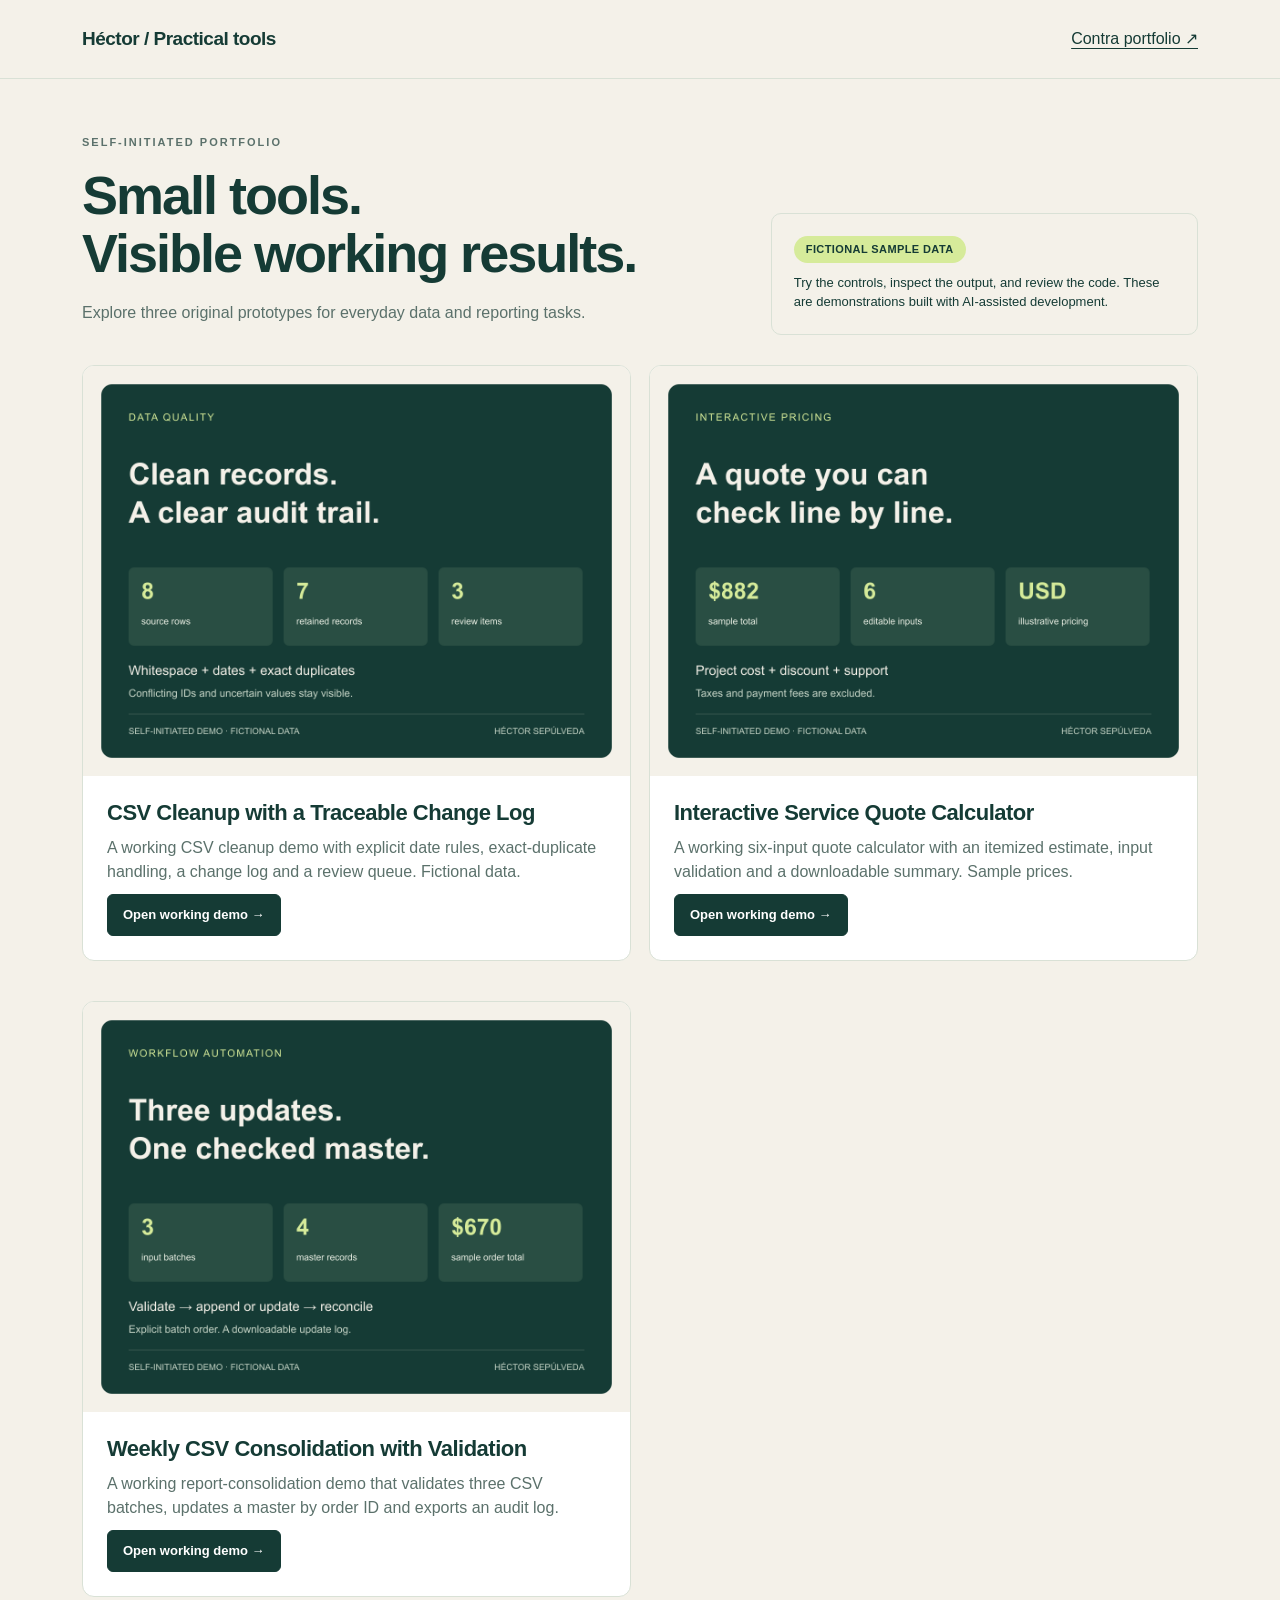
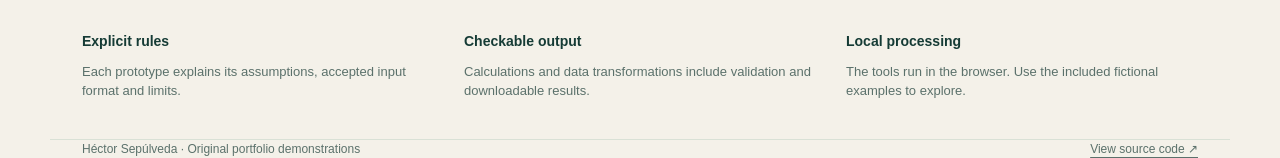
==== index.html @ 448a8be6 "Add working portfolio demos with fictional sample data" ====
<!doctype html><html lang="en"><head><meta charset="utf-8"><meta name="viewport" content="width=device-width,initial-scale=1"><meta name="description" content="Original working portfolio demos: CSV cleanup, a quote calculator, and report consolidation. Fictional sample data."><title>Héctor — Practical Tools Portfolio</title><link rel="stylesheet" href="demos/style.css"></head><body><header><nav class="wrap"><span class="brand">Héctor / Practical tools</span><a href="https://contra.com/hector_r_sepulveda_a_jpug9jwc/work">Contra portfolio ↗</a></nav></header><main class="wrap"><section class="intro"><div><span class="eyebrow">Self-initiated portfolio</span><h1>Small tools.<br>Visible working results.</h1><p>Explore three original prototypes for everyday data and reporting tasks.</p></div><aside><span class="badge">FICTIONAL SAMPLE DATA</span><div>Try the controls, inspect the output, and review the code. These are demonstrations built with AI-assisted development.</div></aside></section><section class="grid"><article class="panel"><img src="assets/portfolio-cleaner.png" alt="CSV Cleanup with a Traceable Change Log presentation cover" style="width:100%;display:block"><div style="padding:24px"><h2>CSV Cleanup with a Traceable Change Log</h2><p>A working CSV cleanup demo with explicit date rules, exact-duplicate handling, a change log and a review queue. Fictional data.</p><a class="button" href="demos/cleaner.html">Open working demo →</a></div></article><article class="panel"><img src="assets/portfolio-quote.png" alt="Interactive Service Quote Calculator presentation cover" style="width:100%;display:block"><div style="padding:24px"><h2>Interactive Service Quote Calculator</h2><p>A working six-input quote calculator with an itemized estimate, input validation and a downloadable summary. Sample prices.</p><a class="button" href="demos/quote.html">Open working demo →</a></div></article><article class="panel"><img src="assets/portfolio-merge.png" alt="Weekly CSV Consolidation with Validation presentation cover" style="width:100%;display:block"><div style="padding:24px"><h2>Weekly CSV Consolidation with Validation</h2><p>A working report-consolidation demo that validates three CSV batches, updates a master by order ID and exports an audit log.</p><a class="button" href="demos/merge.html">Open working demo →</a></div></article></section><section class="notes"><div><h3>Explicit rules</h3><p>Each prototype explains its assumptions, accepted input format and limits.</p></div><div><h3>Checkable output</h3><p>Calculations and data transformations include validation and downloadable results.</p></div><div><h3>Local processing</h3><p>The tools run in the browser. Use the included fictional examples to explore.</p></div></section></main><footer class="wrap"><span>Héctor Sepúlveda · Original portfolio demonstrations</span><a href="https://github.com/hectorarriolai/practical-tools-demos">View source code ↗</a></footer></body></html>
---- demos/style.css ----
:root{--ink:#153b35;--muted:#5b716b;--paper:#f4f1e9;--lime:#d6eb9a;--line:#d9e1d6;--white:#fff;--red:#953932}*{box-sizing:border-box}body{margin:0;background:var(--paper);font:16px/1.5 -apple-system,BlinkMacSystemFont,'Segoe UI',sans-serif;color:var(--ink)}a{color:inherit;text-underline-offset:4px}header{border-bottom:1px solid var(--line)}nav{display:flex;justify-content:space-between;align-items:center;gap:24px;min-height:78px}.wrap{max-width:1180px;margin:auto;padding:0 32px}.brand{font-size:19px;font-weight:750;letter-spacing:-.5px;text-decoration:none}.navlinks{display:flex;gap:20px;font-size:13px}.eyebrow{text-transform:uppercase;letter-spacing:2px;font-size:11px;font-weight:750;color:var(--muted)}.intro{padding:50px 0 30px;display:grid;grid-template-columns:1.5fr 1fr;gap:48px;align-items:end}h1{font-weight:650;font-size:clamp(36px,4.5vw,54px);line-height:1.08;letter-spacing:-2px;margin:13px 0 18px}p{margin:10px 0;color:var(--muted)}.intro aside{padding:22px;border:1px solid var(--line);border-radius:10px;font-size:13px}.badge{display:inline-block;background:var(--lime);border-radius:20px;padding:5px 12px;font-size:11px;font-weight:750;letter-spacing:.4px;margin-bottom:10px}.panel{border:1px solid var(--line);border-radius:12px;background:white;overflow:hidden;margin-bottom:22px}.panel-head{padding:22px 24px;border-bottom:1px solid var(--line);display:flex;align-items:center;justify-content:space-between;gap:24px}h2{font-size:22px;line-height:1.2;letter-spacing:-.5px;margin:0}h3{font-size:15px;margin:0 0 10px}.controls{display:flex;align-items:center;gap:10px;flex-wrap:wrap}button,.button{font:inherit;font-weight:650;font-size:13px;border:1px solid var(--ink);border-radius:6px;background:var(--ink);color:#fff;padding:10px 15px;cursor:pointer;text-decoration:none;display:inline-block}button:hover{filter:brightness(1.15)}button.secondary{background:white;color:var(--ink);border-color:var(--line)}button:focus-visible,a:focus-visible,input:focus-visible,select:focus-visible,textarea:focus-visible,summary:focus-visible{outline:3px solid #91b372;outline-offset:3px}label{display:grid;gap:5px;font-size:12px;font-weight:650;color:var(--muted)}input,select,textarea{font:inherit;font-size:14px;padding:10px;border:1px solid var(--line);border-radius:6px;color:var(--ink);background:white;max-width:100%;min-width:0}textarea{font-family:ui-monospace,SFMono-Regular,monospace;font-size:12px;width:100%;min-height:170px;line-height:1.6;resize:vertical}summary{cursor:pointer;font-size:13px;font-weight:650}.source{padding:18px 24px;border-bottom:1px solid var(--line)}.source summary{margin-bottom:12px}.grid{display:grid;grid-template-columns:1fr 1fr;gap:18px}.stats{display:grid;grid-template-columns:repeat(4,1fr);background:#f7f9f4}.stat{padding:21px 24px;border-right:1px solid var(--line)}.stat:last-child{border:0}.stat span{font-size:11px;color:var(--muted)}.stat strong{display:block;font-size:30px;font-weight:650;letter-spacing:-1px;margin-top:4px}.tablewrap{overflow:auto;padding:14px 24px}table{width:100%;border-collapse:collapse;font-size:12px;text-align:left}th,td{padding:11px 9px;border-bottom:1px solid var(--line);white-space:nowrap}th{color:var(--muted);font-size:11px;font-weight:650}td{max-width:390px;overflow-wrap:anywhere;white-space:normal}.tablewrap.long td{font-family:ui-monospace,SFMono-Regular,monospace;font-size:11px}.downloads{padding:18px 24px;display:flex;gap:10px;flex-wrap:wrap;border-top:1px solid var(--line)}.error{margin:16px 24px;padding:14px;background:#fff0ed;border:1px solid #dcaaa4;color:var(--red);border-radius:6px;font-size:13px}[hidden]{display:none!important}.small{font-size:12px}.notes{display:grid;grid-template-columns:repeat(3,1fr);gap:30px;padding:12px 0 28px;font-size:13px}.notes h3{font-size:14px}footer{padding:25px 0 35px;border-top:1px solid var(--line);display:flex;justify-content:space-between;gap:24px;font-size:12px;color:var(--muted)}.quote-grid{display:grid;grid-template-columns:1.05fr 1fr;gap:0}.quote-form{padding:26px}.quote-summary{padding:28px;background:var(--ink);color:white;display:flex;flex-direction:column}.quote-summary p{color:#cbd8cc}.big-price{font-size:56px;line-height:1.05;letter-spacing:-2px;margin:12px 0 5px}.breakdown{list-style:none;padding:0;margin:20px 0}.breakdown li{display:flex;justify-content:space-between;gap:20px;font-size:13px;padding:10px 0;border-bottom:1px solid #46675b}.quote-summary button{background:var(--lime);color:var(--ink);margin-top:auto}.rule{padding:16px 24px;background:#e8eddf;font-size:12px}.status{font-size:12px;margin:10px 0}.quote-form .controls{margin-top:24px}@media(max-width:760px){.wrap{padding:0 18px}.intro{grid-template-columns:1fr;gap:12px;padding-top:32px}.intro aside{padding:16px}.panel-head{display:block}.controls{margin-top:12px}.stats{grid-template-columns:1fr 1fr}.stat:nth-child(2){border:0}.stat{padding:16px}.grid,.quote-grid,.notes{grid-template-columns:1fr}.navlinks{gap:12px;font-size:11px}nav{gap:12px}.brand{font-size:16px}.tablewrap{padding:10px}.quote-summary{min-height:440px}footer{display:block}.notes{gap:10px}}
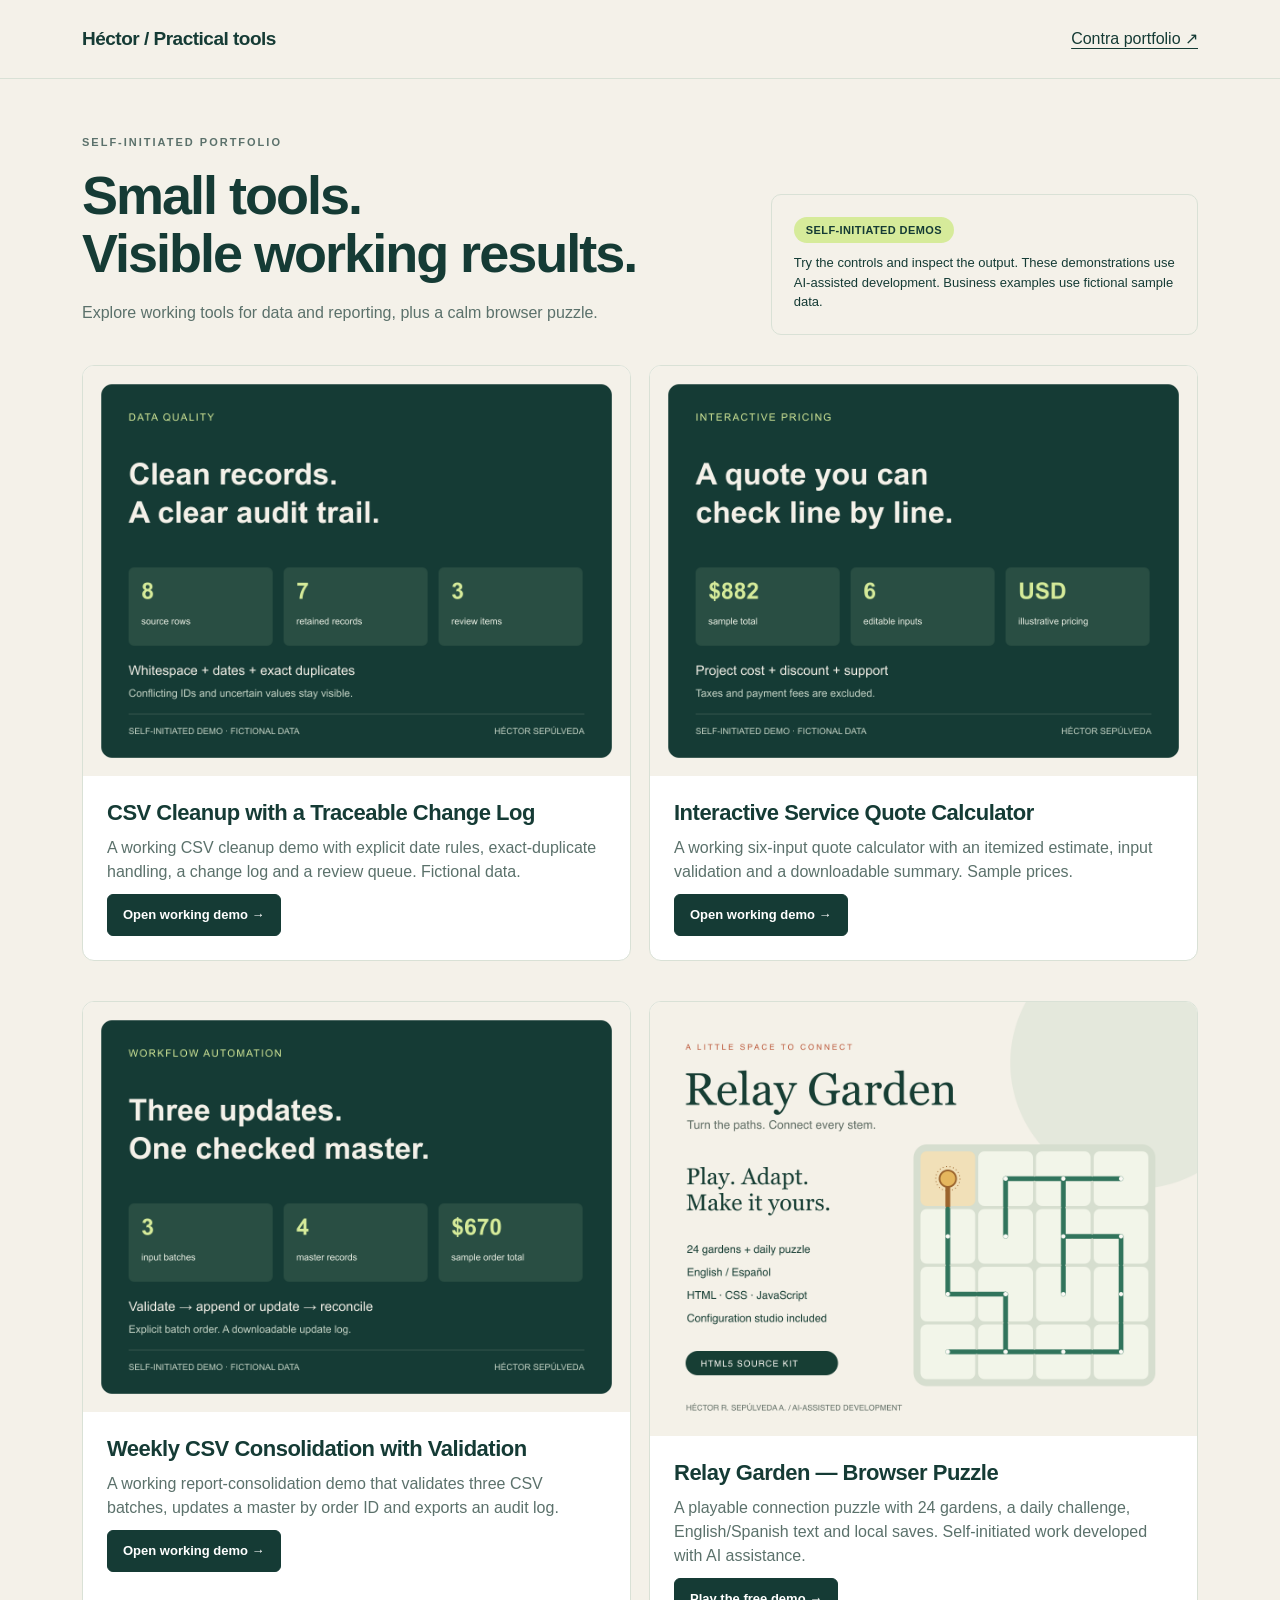
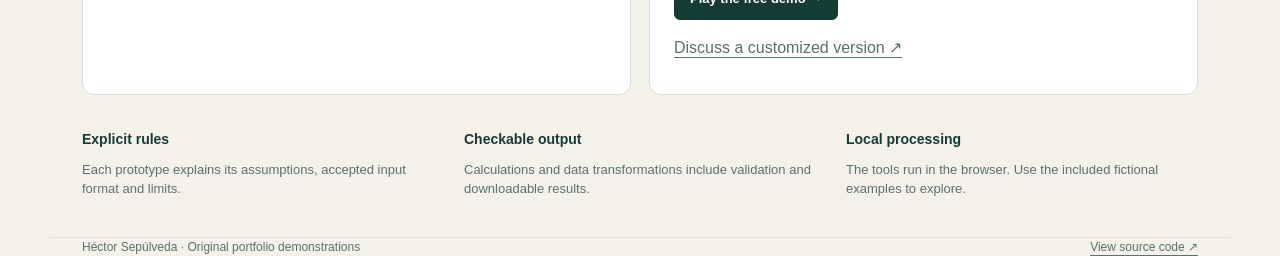
==== commit d66fff9c: "Add Relay Garden browser puzzle demo" ====
--- a/index.html
+++ b/index.html
@@ -1 +1 @@
-<!doctype html><html lang="en"><head><meta charset="utf-8"><meta name="viewport" content="width=device-width,initial-scale=1"><meta name="description" content="Original working portfolio demos: CSV cleanup, a quote calculator, and report consolidation. Fictional sample data."><title>Héctor — Practical Tools Portfolio</title><link rel="stylesheet" href="demos/style.css"></head><body><header><nav class="wrap"><span class="brand">Héctor / Practical tools</span><a href="https://contra.com/hector_r_sepulveda_a_jpug9jwc/work">Contra portfolio ↗</a></nav></header><main class="wrap"><section class="intro"><div><span class="eyebrow">Self-initiated portfolio</span><h1>Small tools.<br>Visible working results.</h1><p>Explore three original prototypes for everyday data and reporting tasks.</p></div><aside><span class="badge">FICTIONAL SAMPLE DATA</span><div>Try the controls, inspect the output, and review the code. These are demonstrations built with AI-assisted development.</div></aside></section><section class="grid"><article class="panel"><img src="assets/portfolio-cleaner.png" alt="CSV Cleanup with a Traceable Change Log presentation cover" style="width:100%;display:block"><div style="padding:24px"><h2>CSV Cleanup with a Traceable Change Log</h2><p>A working CSV cleanup demo with explicit date rules, exact-duplicate handling, a change log and a review queue. Fictional data.</p><a class="button" href="demos/cleaner.html">Open working demo →</a></div></article><article class="panel"><img src="assets/portfolio-quote.png" alt="Interactive Service Quote Calculator presentation cover" style="width:100%;display:block"><div style="padding:24px"><h2>Interactive Service Quote Calculator</h2><p>A working six-input quote calculator with an itemized estimate, input validation and a downloadable summary. Sample prices.</p><a class="button" href="demos/quote.html">Open working demo →</a></div></article><article class="panel"><img src="assets/portfolio-merge.png" alt="Weekly CSV Consolidation with Validation presentation cover" style="width:100%;display:block"><div style="padding:24px"><h2>Weekly CSV Consolidation with Validation</h2><p>A working report-consolidation demo that validates three CSV batches, updates a master by order ID and exports an audit log.</p><a class="button" href="demos/merge.html">Open working demo →</a></div></article></section><section class="notes"><div><h3>Explicit rules</h3><p>Each prototype explains its assumptions, accepted input format and limits.</p></div><div><h3>Checkable output</h3><p>Calculations and data transformations include validation and downloadable results.</p></div><div><h3>Local processing</h3><p>The tools run in the browser. Use the included fictional examples to explore.</p></div></section></main><footer class="wrap"><span>Héctor Sepúlveda · Original portfolio demonstrations</span><a href="https://github.com/hectorarriolai/practical-tools-demos">View source code ↗</a></footer></body></html>+<!doctype html><html lang="en"><head><meta charset="utf-8"><meta name="viewport" content="width=device-width,initial-scale=1"><meta name="description" content="Original working portfolio demos: CSV cleanup, quotes, reporting and a playable browser puzzle. Fictional sample data in the business demos."><title>Héctor — Practical Tools Portfolio</title><link rel="stylesheet" href="demos/style.css"></head><body><header><nav class="wrap"><span class="brand">Héctor / Practical tools</span><a href="https://contra.com/hector_r_sepulveda_a_jpug9jwc/work">Contra portfolio ↗</a></nav></header><main class="wrap"><section class="intro"><div><span class="eyebrow">Self-initiated portfolio</span><h1>Small tools.<br>Visible working results.</h1><p>Explore working tools for data and reporting, plus a calm browser puzzle.</p></div><aside><span class="badge">SELF-INITIATED DEMOS</span><div>Try the controls and inspect the output. These demonstrations use AI-assisted development. Business examples use fictional sample data.</div></aside></section><section class="grid"><article class="panel"><img src="assets/portfolio-cleaner.png" alt="CSV Cleanup with a Traceable Change Log presentation cover" style="width:100%;display:block"><div style="padding:24px"><h2>CSV Cleanup with a Traceable Change Log</h2><p>A working CSV cleanup demo with explicit date rules, exact-duplicate handling, a change log and a review queue. Fictional data.</p><a class="button" href="demos/cleaner.html">Open working demo →</a></div></article><article class="panel"><img src="assets/portfolio-quote.png" alt="Interactive Service Quote Calculator presentation cover" style="width:100%;display:block"><div style="padding:24px"><h2>Interactive Service Quote Calculator</h2><p>A working six-input quote calculator with an itemized estimate, input validation and a downloadable summary. Sample prices.</p><a class="button" href="demos/quote.html">Open working demo →</a></div></article><article class="panel"><img src="assets/portfolio-merge.png" alt="Weekly CSV Consolidation with Validation presentation cover" style="width:100%;display:block"><div style="padding:24px"><h2>Weekly CSV Consolidation with Validation</h2><p>A working report-consolidation demo that validates three CSV batches, updates a master by order ID and exports an audit log.</p><a class="button" href="demos/merge.html">Open working demo →</a></div></article><article class="panel"><img src="assets/portfolio-relay-garden.png" alt="Relay Garden illustrated source kit cover" style="width:100%;display:block"><div style="padding:24px"><h2>Relay Garden — Browser Puzzle</h2><p>A playable connection puzzle with 24 gardens, a daily challenge, English/Spanish text and local saves. Self-initiated work developed with AI assistance.</p><a class="button" href="games/relay-garden/">Play the free demo →</a><p style="margin-top:16px"><a href="https://contra.com/hector_r_sepulveda_a_jpug9jwc">Discuss a customized version ↗</a></p></div></article></section><section class="notes"><div><h3>Explicit rules</h3><p>Each prototype explains its assumptions, accepted input format and limits.</p></div><div><h3>Checkable output</h3><p>Calculations and data transformations include validation and downloadable results.</p></div><div><h3>Local processing</h3><p>The tools run in the browser. Use the included fictional examples to explore.</p></div></section></main><footer class="wrap"><span>Héctor Sepúlveda · Original portfolio demonstrations</span><a href="https://github.com/hectorarriolai/practical-tools-demos">View source code ↗</a></footer></body></html>
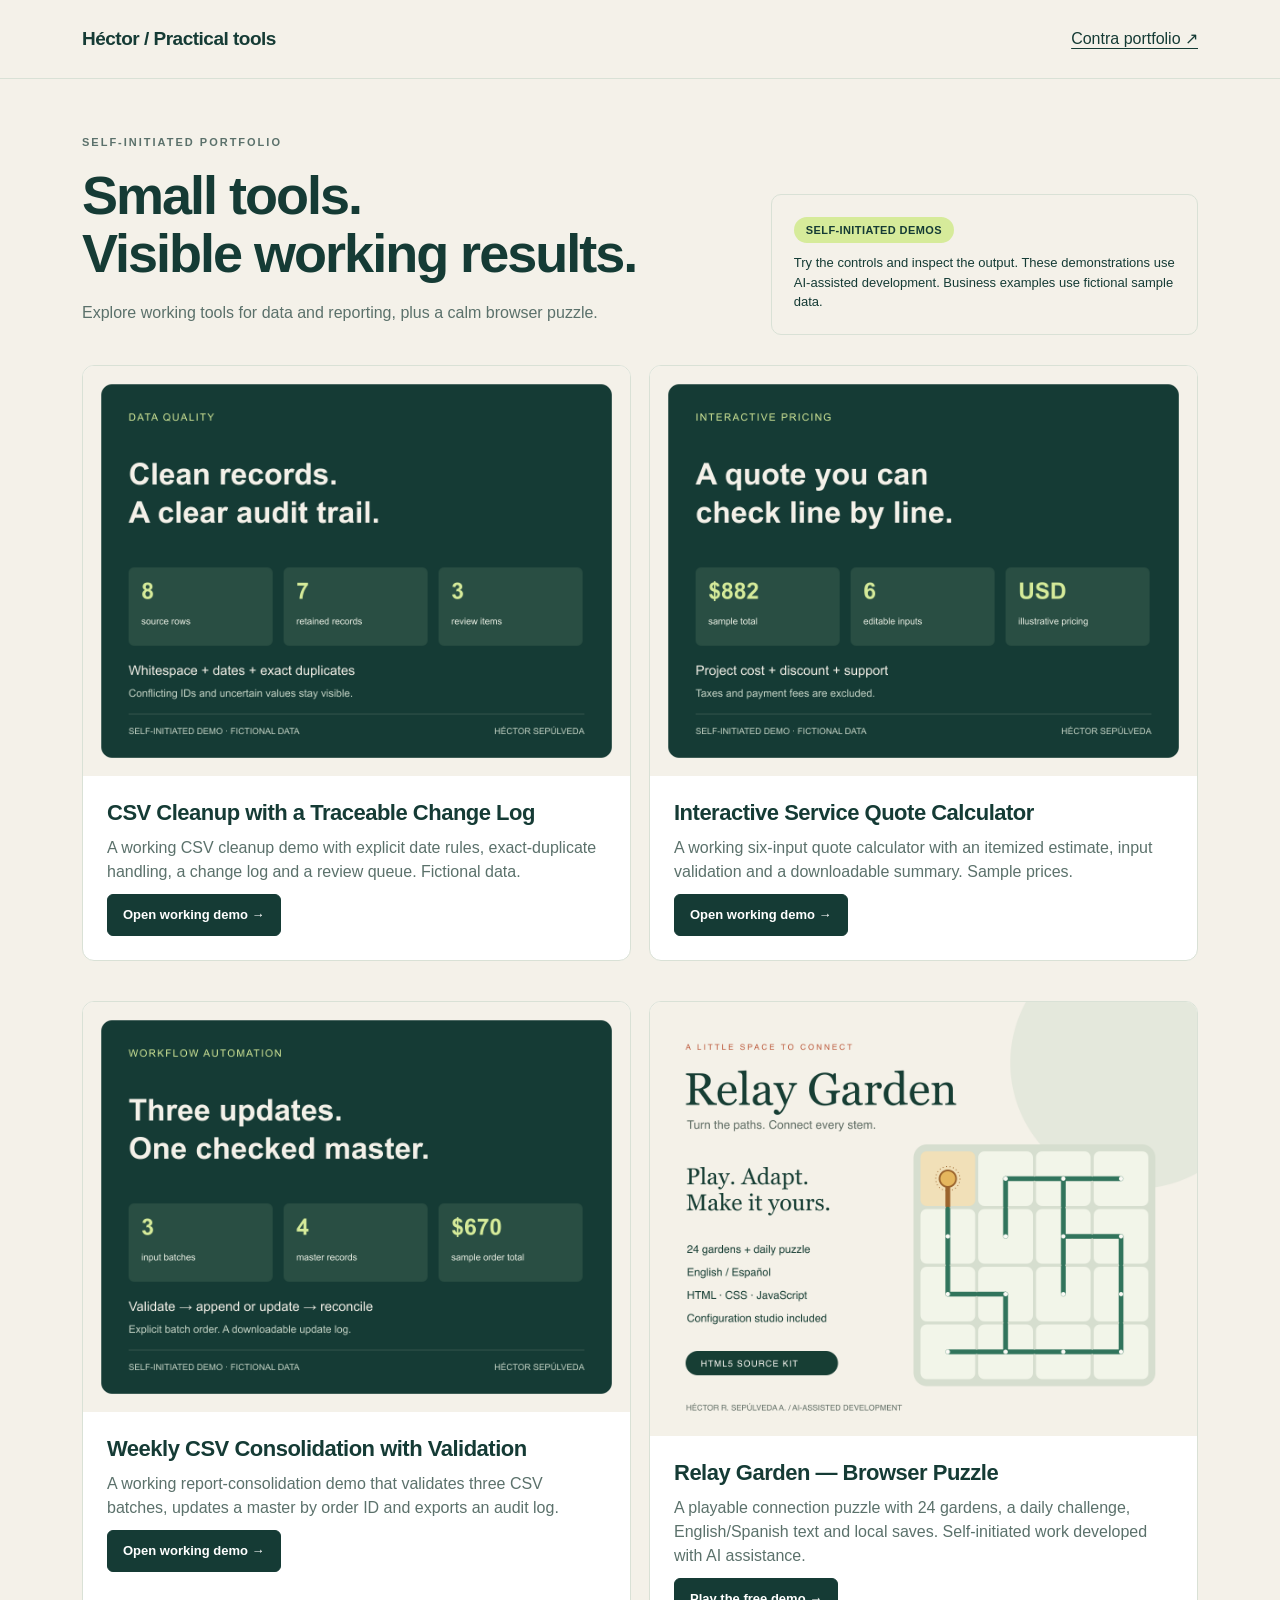
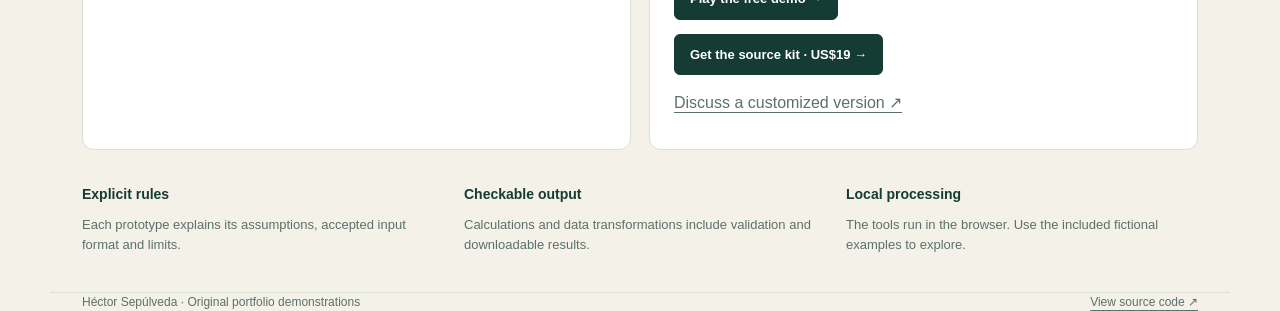
==== commit 70037e13: "Link Relay Garden demo to published source kit" ====
--- a/index.html
+++ b/index.html
@@ -1 +1 @@
-<!doctype html><html lang="en"><head><meta charset="utf-8"><meta name="viewport" content="width=device-width,initial-scale=1"><meta name="description" content="Original working portfolio demos: CSV cleanup, quotes, reporting and a playable browser puzzle. Fictional sample data in the business demos."><title>Héctor — Practical Tools Portfolio</title><link rel="stylesheet" href="demos/style.css"></head><body><header><nav class="wrap"><span class="brand">Héctor / Practical tools</span><a href="https://contra.com/hector_r_sepulveda_a_jpug9jwc/work">Contra portfolio ↗</a></nav></header><main class="wrap"><section class="intro"><div><span class="eyebrow">Self-initiated portfolio</span><h1>Small tools.<br>Visible working results.</h1><p>Explore working tools for data and reporting, plus a calm browser puzzle.</p></div><aside><span class="badge">SELF-INITIATED DEMOS</span><div>Try the controls and inspect the output. These demonstrations use AI-assisted development. Business examples use fictional sample data.</div></aside></section><section class="grid"><article class="panel"><img src="assets/portfolio-cleaner.png" alt="CSV Cleanup with a Traceable Change Log presentation cover" style="width:100%;display:block"><div style="padding:24px"><h2>CSV Cleanup with a Traceable Change Log</h2><p>A working CSV cleanup demo with explicit date rules, exact-duplicate handling, a change log and a review queue. Fictional data.</p><a class="button" href="demos/cleaner.html">Open working demo →</a></div></article><article class="panel"><img src="assets/portfolio-quote.png" alt="Interactive Service Quote Calculator presentation cover" style="width:100%;display:block"><div style="padding:24px"><h2>Interactive Service Quote Calculator</h2><p>A working six-input quote calculator with an itemized estimate, input validation and a downloadable summary. Sample prices.</p><a class="button" href="demos/quote.html">Open working demo →</a></div></article><article class="panel"><img src="assets/portfolio-merge.png" alt="Weekly CSV Consolidation with Validation presentation cover" style="width:100%;display:block"><div style="padding:24px"><h2>Weekly CSV Consolidation with Validation</h2><p>A working report-consolidation demo that validates three CSV batches, updates a master by order ID and exports an audit log.</p><a class="button" href="demos/merge.html">Open working demo →</a></div></article><article class="panel"><img src="assets/portfolio-relay-garden.png" alt="Relay Garden illustrated source kit cover" style="width:100%;display:block"><div style="padding:24px"><h2>Relay Garden — Browser Puzzle</h2><p>A playable connection puzzle with 24 gardens, a daily challenge, English/Spanish text and local saves. Self-initiated work developed with AI assistance.</p><a class="button" href="games/relay-garden/">Play the free demo →</a><p style="margin-top:16px"><a href="https://contra.com/hector_r_sepulveda_a_jpug9jwc">Discuss a customized version ↗</a></p></div></article></section><section class="notes"><div><h3>Explicit rules</h3><p>Each prototype explains its assumptions, accepted input format and limits.</p></div><div><h3>Checkable output</h3><p>Calculations and data transformations include validation and downloadable results.</p></div><div><h3>Local processing</h3><p>The tools run in the browser. Use the included fictional examples to explore.</p></div></section></main><footer class="wrap"><span>Héctor Sepúlveda · Original portfolio demonstrations</span><a href="https://github.com/hectorarriolai/practical-tools-demos">View source code ↗</a></footer></body></html>+<!doctype html><html lang="en"><head><meta charset="utf-8"><meta name="viewport" content="width=device-width,initial-scale=1"><meta name="description" content="Original working portfolio demos: CSV cleanup, quotes, reporting and a playable browser puzzle. Fictional sample data in the business demos."><title>Héctor — Practical Tools Portfolio</title><link rel="stylesheet" href="demos/style.css"></head><body><header><nav class="wrap"><span class="brand">Héctor / Practical tools</span><a href="https://contra.com/hector_r_sepulveda_a_jpug9jwc/work">Contra portfolio ↗</a></nav></header><main class="wrap"><section class="intro"><div><span class="eyebrow">Self-initiated portfolio</span><h1>Small tools.<br>Visible working results.</h1><p>Explore working tools for data and reporting, plus a calm browser puzzle.</p></div><aside><span class="badge">SELF-INITIATED DEMOS</span><div>Try the controls and inspect the output. These demonstrations use AI-assisted development. Business examples use fictional sample data.</div></aside></section><section class="grid"><article class="panel"><img src="assets/portfolio-cleaner.png" alt="CSV Cleanup with a Traceable Change Log presentation cover" style="width:100%;display:block"><div style="padding:24px"><h2>CSV Cleanup with a Traceable Change Log</h2><p>A working CSV cleanup demo with explicit date rules, exact-duplicate handling, a change log and a review queue. Fictional data.</p><a class="button" href="demos/cleaner.html">Open working demo →</a></div></article><article class="panel"><img src="assets/portfolio-quote.png" alt="Interactive Service Quote Calculator presentation cover" style="width:100%;display:block"><div style="padding:24px"><h2>Interactive Service Quote Calculator</h2><p>A working six-input quote calculator with an itemized estimate, input validation and a downloadable summary. Sample prices.</p><a class="button" href="demos/quote.html">Open working demo →</a></div></article><article class="panel"><img src="assets/portfolio-merge.png" alt="Weekly CSV Consolidation with Validation presentation cover" style="width:100%;display:block"><div style="padding:24px"><h2>Weekly CSV Consolidation with Validation</h2><p>A working report-consolidation demo that validates three CSV batches, updates a master by order ID and exports an audit log.</p><a class="button" href="demos/merge.html">Open working demo →</a></div></article><article class="panel"><img src="assets/portfolio-relay-garden.png" alt="Relay Garden illustrated source kit cover" style="width:100%;display:block"><div style="padding:24px"><h2>Relay Garden — Browser Puzzle</h2><p>A playable connection puzzle with 24 gardens, a daily challenge, English/Spanish text and local saves. Self-initiated work developed with AI assistance.</p><a class="button" href="games/relay-garden/">Play the free demo →</a><p style="margin-top:14px"><a class="button" href="https://contra.com/products/E5uvrPSy-relay-garden-html5-puzzle-source-kit">Get the source kit · US$19 →</a></p><p style="margin-top:16px"><a href="https://contra.com/hector_r_sepulveda_a_jpug9jwc">Discuss a customized version ↗</a></p></div></article></section><section class="notes"><div><h3>Explicit rules</h3><p>Each prototype explains its assumptions, accepted input format and limits.</p></div><div><h3>Checkable output</h3><p>Calculations and data transformations include validation and downloadable results.</p></div><div><h3>Local processing</h3><p>The tools run in the browser. Use the included fictional examples to explore.</p></div></section></main><footer class="wrap"><span>Héctor Sepúlveda · Original portfolio demonstrations</span><a href="https://github.com/hectorarriolai/practical-tools-demos">View source code ↗</a></footer></body></html>
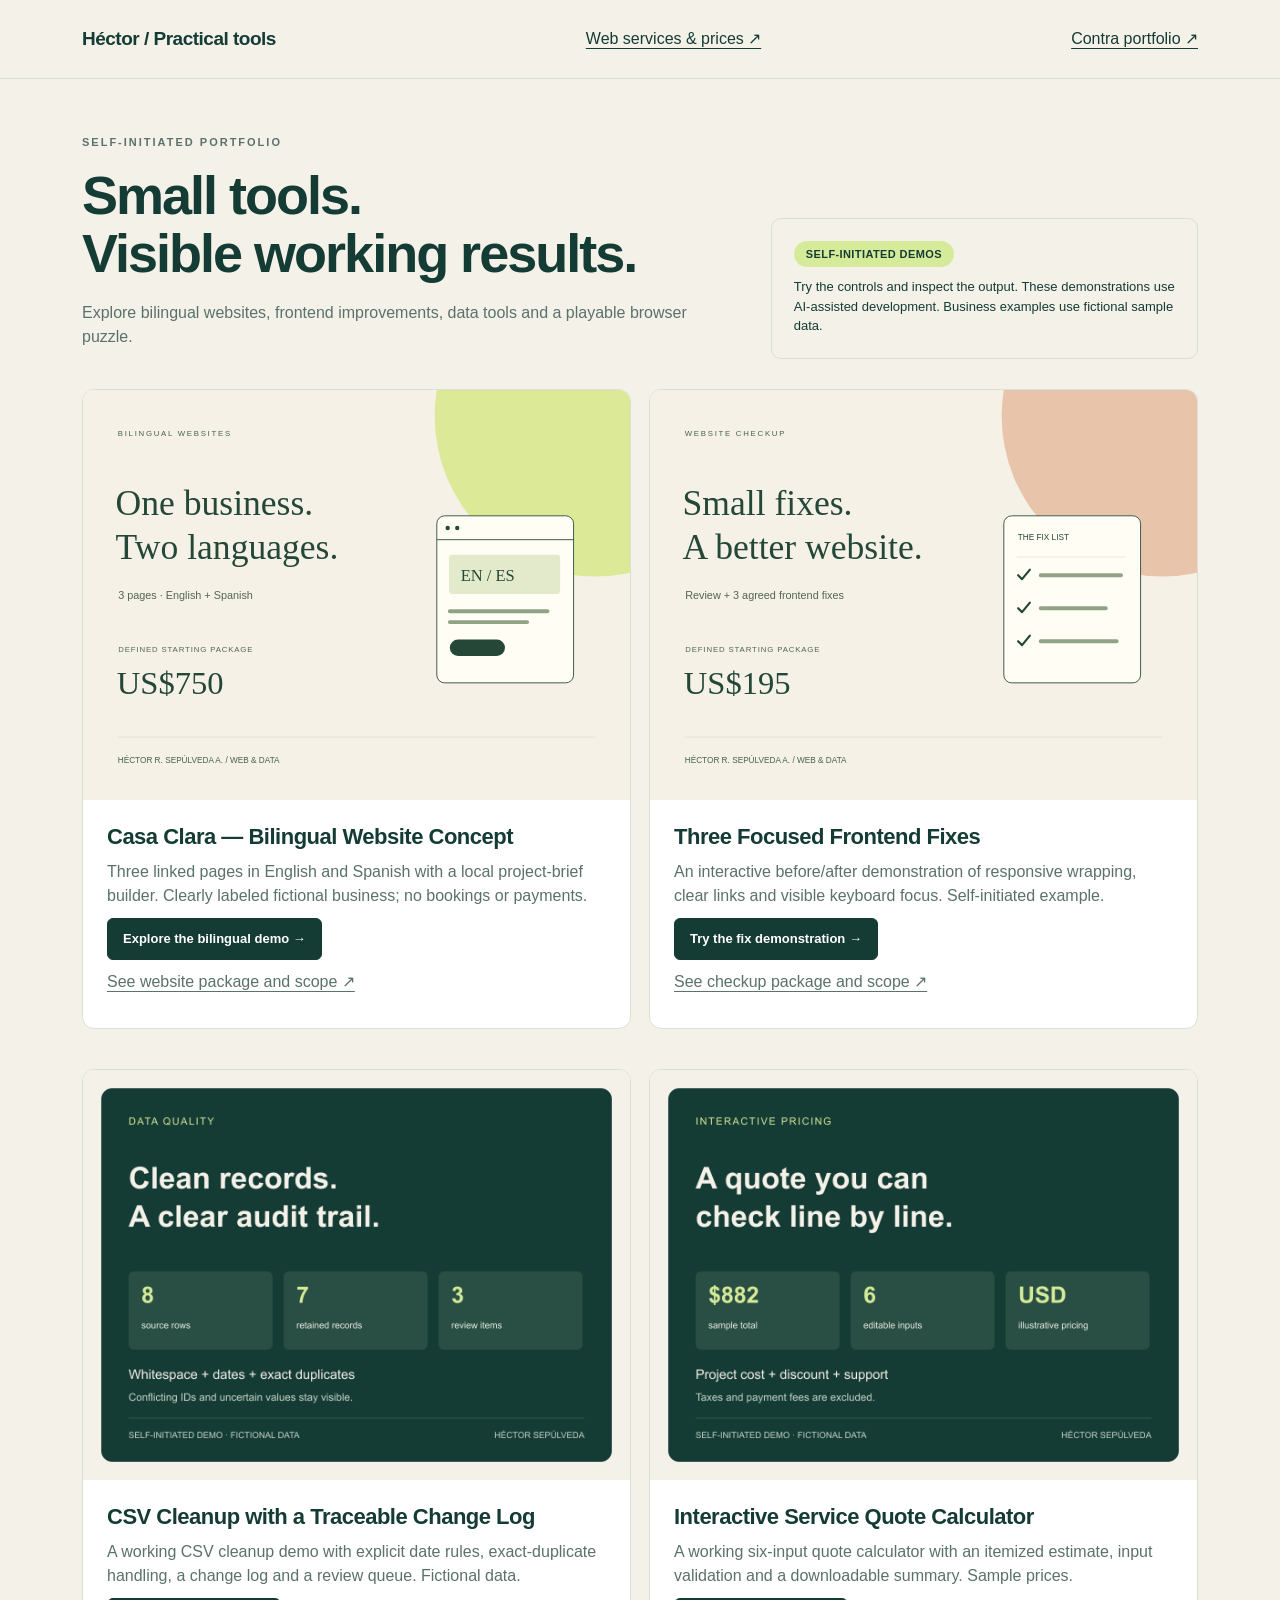
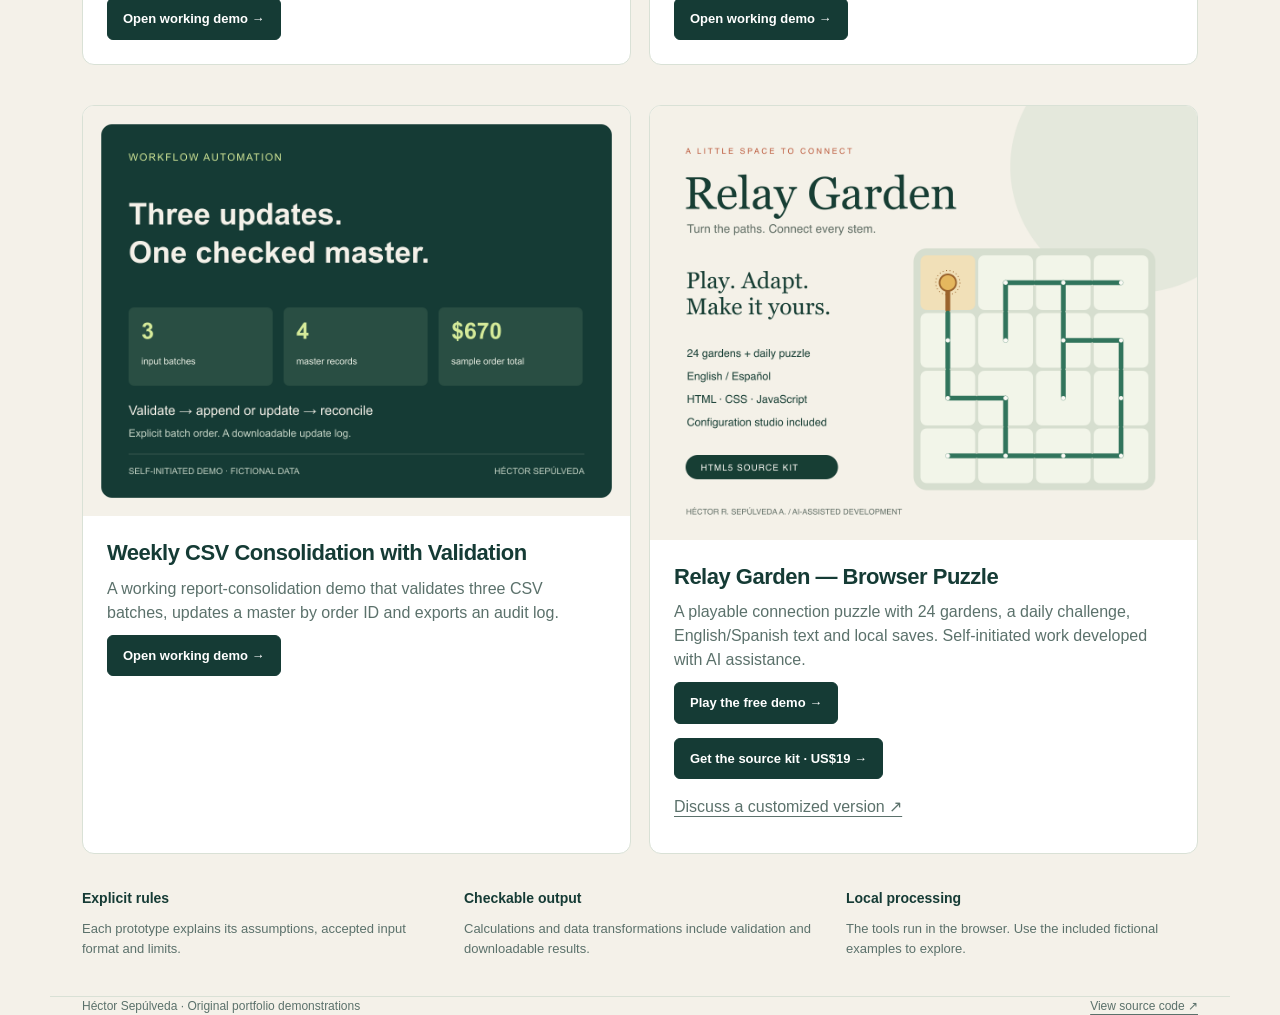
==== commit 20862b14: "Publish website service pages and bilingual demos" ====
--- a/index.html
+++ b/index.html
@@ -1 +1 @@
-<!doctype html><html lang="en"><head><meta charset="utf-8"><meta name="viewport" content="width=device-width,initial-scale=1"><meta name="description" content="Original working portfolio demos: CSV cleanup, quotes, reporting and a playable browser puzzle. Fictional sample data in the business demos."><title>Héctor — Practical Tools Portfolio</title><link rel="stylesheet" href="demos/style.css"></head><body><header><nav class="wrap"><span class="brand">Héctor / Practical tools</span><a href="https://contra.com/hector_r_sepulveda_a_jpug9jwc/work">Contra portfolio ↗</a></nav></header><main class="wrap"><section class="intro"><div><span class="eyebrow">Self-initiated portfolio</span><h1>Small tools.<br>Visible working results.</h1><p>Explore working tools for data and reporting, plus a calm browser puzzle.</p></div><aside><span class="badge">SELF-INITIATED DEMOS</span><div>Try the controls and inspect the output. These demonstrations use AI-assisted development. Business examples use fictional sample data.</div></aside></section><section class="grid"><article class="panel"><img src="assets/portfolio-cleaner.png" alt="CSV Cleanup with a Traceable Change Log presentation cover" style="width:100%;display:block"><div style="padding:24px"><h2>CSV Cleanup with a Traceable Change Log</h2><p>A working CSV cleanup demo with explicit date rules, exact-duplicate handling, a change log and a review queue. Fictional data.</p><a class="button" href="demos/cleaner.html">Open working demo →</a></div></article><article class="panel"><img src="assets/portfolio-quote.png" alt="Interactive Service Quote Calculator presentation cover" style="width:100%;display:block"><div style="padding:24px"><h2>Interactive Service Quote Calculator</h2><p>A working six-input quote calculator with an itemized estimate, input validation and a downloadable summary. Sample prices.</p><a class="button" href="demos/quote.html">Open working demo →</a></div></article><article class="panel"><img src="assets/portfolio-merge.png" alt="Weekly CSV Consolidation with Validation presentation cover" style="width:100%;display:block"><div style="padding:24px"><h2>Weekly CSV Consolidation with Validation</h2><p>A working report-consolidation demo that validates three CSV batches, updates a master by order ID and exports an audit log.</p><a class="button" href="demos/merge.html">Open working demo →</a></div></article><article class="panel"><img src="assets/portfolio-relay-garden.png" alt="Relay Garden illustrated source kit cover" style="width:100%;display:block"><div style="padding:24px"><h2>Relay Garden — Browser Puzzle</h2><p>A playable connection puzzle with 24 gardens, a daily challenge, English/Spanish text and local saves. Self-initiated work developed with AI assistance.</p><a class="button" href="games/relay-garden/">Play the free demo →</a><p style="margin-top:14px"><a class="button" href="https://contra.com/products/E5uvrPSy-relay-garden-html5-puzzle-source-kit">Get the source kit · US$19 →</a></p><p style="margin-top:16px"><a href="https://contra.com/hector_r_sepulveda_a_jpug9jwc">Discuss a customized version ↗</a></p></div></article></section><section class="notes"><div><h3>Explicit rules</h3><p>Each prototype explains its assumptions, accepted input format and limits.</p></div><div><h3>Checkable output</h3><p>Calculations and data transformations include validation and downloadable results.</p></div><div><h3>Local processing</h3><p>The tools run in the browser. Use the included fictional examples to explore.</p></div></section></main><footer class="wrap"><span>Héctor Sepúlveda · Original portfolio demonstrations</span><a href="https://github.com/hectorarriolai/practical-tools-demos">View source code ↗</a></footer></body></html>+<!doctype html><html lang="en"><head><meta charset="utf-8"><meta name="viewport" content="width=device-width,initial-scale=1"><meta name="description" content="Original working portfolio demos: CSV cleanup, quotes, reporting and a playable browser puzzle. Fictional sample data in the business demos."><title>Héctor — Practical Tools Portfolio</title><link rel="stylesheet" href="demos/style.css"></head><body><header><nav class="wrap"><span class="brand">Héctor / Practical tools</span><a href="web/">Web services & prices ↗</a><a href="https://contra.com/hector_r_sepulveda_a_jpug9jwc/work">Contra portfolio ↗</a></nav></header><main class="wrap"><section class="intro"><div><span class="eyebrow">Self-initiated portfolio</span><h1>Small tools.<br>Visible working results.</h1><p>Explore bilingual websites, frontend improvements, data tools and a playable browser puzzle.</p></div><aside><span class="badge">SELF-INITIATED DEMOS</span><div>Try the controls and inspect the output. These demonstrations use AI-assisted development. Business examples use fictional sample data.</div></aside></section><section class="grid"><article class="panel"><img src="assets/portfolio-bilingual.svg" alt="Bilingual website service illustration" style="width:100%;display:block"><div style="padding:24px"><h2>Casa Clara — Bilingual Website Concept</h2><p>Three linked pages in English and Spanish with a local project-brief builder. Clearly labeled fictional business; no bookings or payments.</p><a class="button" href="demos/casa-clara/">Explore the bilingual demo →</a><p><a href="web/bilingual-sites.html">See website package and scope ↗</a></p></div></article><article class="panel"><img src="assets/portfolio-website-fixes.svg" alt="Website checkup service illustration" style="width:100%;display:block"><div style="padding:24px"><h2>Three Focused Frontend Fixes</h2><p>An interactive before/after demonstration of responsive wrapping, clear links and visible keyboard focus. Self-initiated example.</p><a class="button" href="demos/website-checkup/">Try the fix demonstration →</a><p><a href="web/website-fixes.html">See checkup package and scope ↗</a></p></div></article><article class="panel"><img src="assets/portfolio-cleaner.png" alt="CSV Cleanup with a Traceable Change Log presentation cover" style="width:100%;display:block"><div style="padding:24px"><h2>CSV Cleanup with a Traceable Change Log</h2><p>A working CSV cleanup demo with explicit date rules, exact-duplicate handling, a change log and a review queue. Fictional data.</p><a class="button" href="demos/cleaner.html">Open working demo →</a></div></article><article class="panel"><img src="assets/portfolio-quote.png" alt="Interactive Service Quote Calculator presentation cover" style="width:100%;display:block"><div style="padding:24px"><h2>Interactive Service Quote Calculator</h2><p>A working six-input quote calculator with an itemized estimate, input validation and a downloadable summary. Sample prices.</p><a class="button" href="demos/quote.html">Open working demo →</a></div></article><article class="panel"><img src="assets/portfolio-merge.png" alt="Weekly CSV Consolidation with Validation presentation cover" style="width:100%;display:block"><div style="padding:24px"><h2>Weekly CSV Consolidation with Validation</h2><p>A working report-consolidation demo that validates three CSV batches, updates a master by order ID and exports an audit log.</p><a class="button" href="demos/merge.html">Open working demo →</a></div></article><article class="panel"><img src="assets/portfolio-relay-garden.png" alt="Relay Garden illustrated source kit cover" style="width:100%;display:block"><div style="padding:24px"><h2>Relay Garden — Browser Puzzle</h2><p>A playable connection puzzle with 24 gardens, a daily challenge, English/Spanish text and local saves. Self-initiated work developed with AI assistance.</p><a class="button" href="games/relay-garden/">Play the free demo →</a><p style="margin-top:14px"><a class="button" href="https://contra.com/products/E5uvrPSy-relay-garden-html5-puzzle-source-kit">Get the source kit · US$19 →</a></p><p style="margin-top:16px"><a href="https://contra.com/hector_r_sepulveda_a_jpug9jwc">Discuss a customized version ↗</a></p></div></article></section><section class="notes"><div><h3>Explicit rules</h3><p>Each prototype explains its assumptions, accepted input format and limits.</p></div><div><h3>Checkable output</h3><p>Calculations and data transformations include validation and downloadable results.</p></div><div><h3>Local processing</h3><p>The tools run in the browser. Use the included fictional examples to explore.</p></div></section></main><footer class="wrap"><span>Héctor Sepúlveda · Original portfolio demonstrations</span><a href="https://github.com/hectorarriolai/practical-tools-demos">View source code ↗</a></footer></body></html>
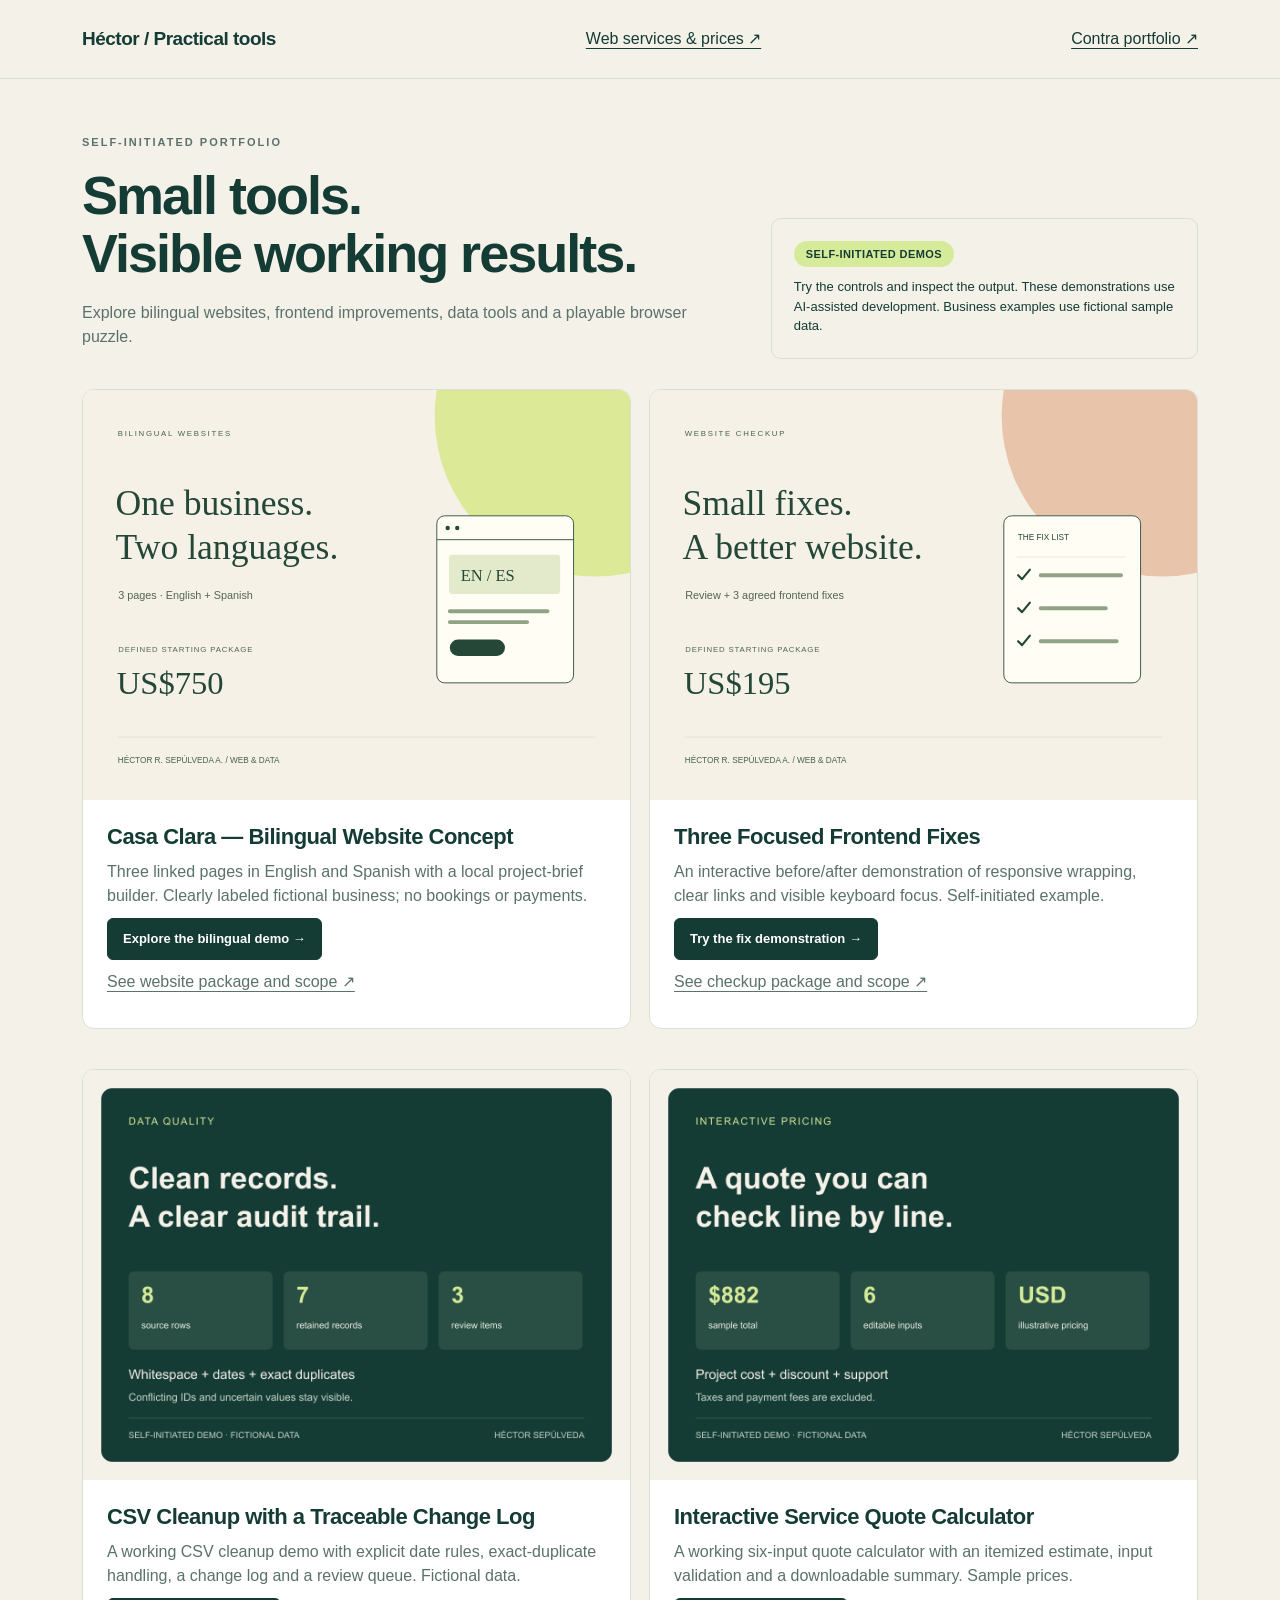
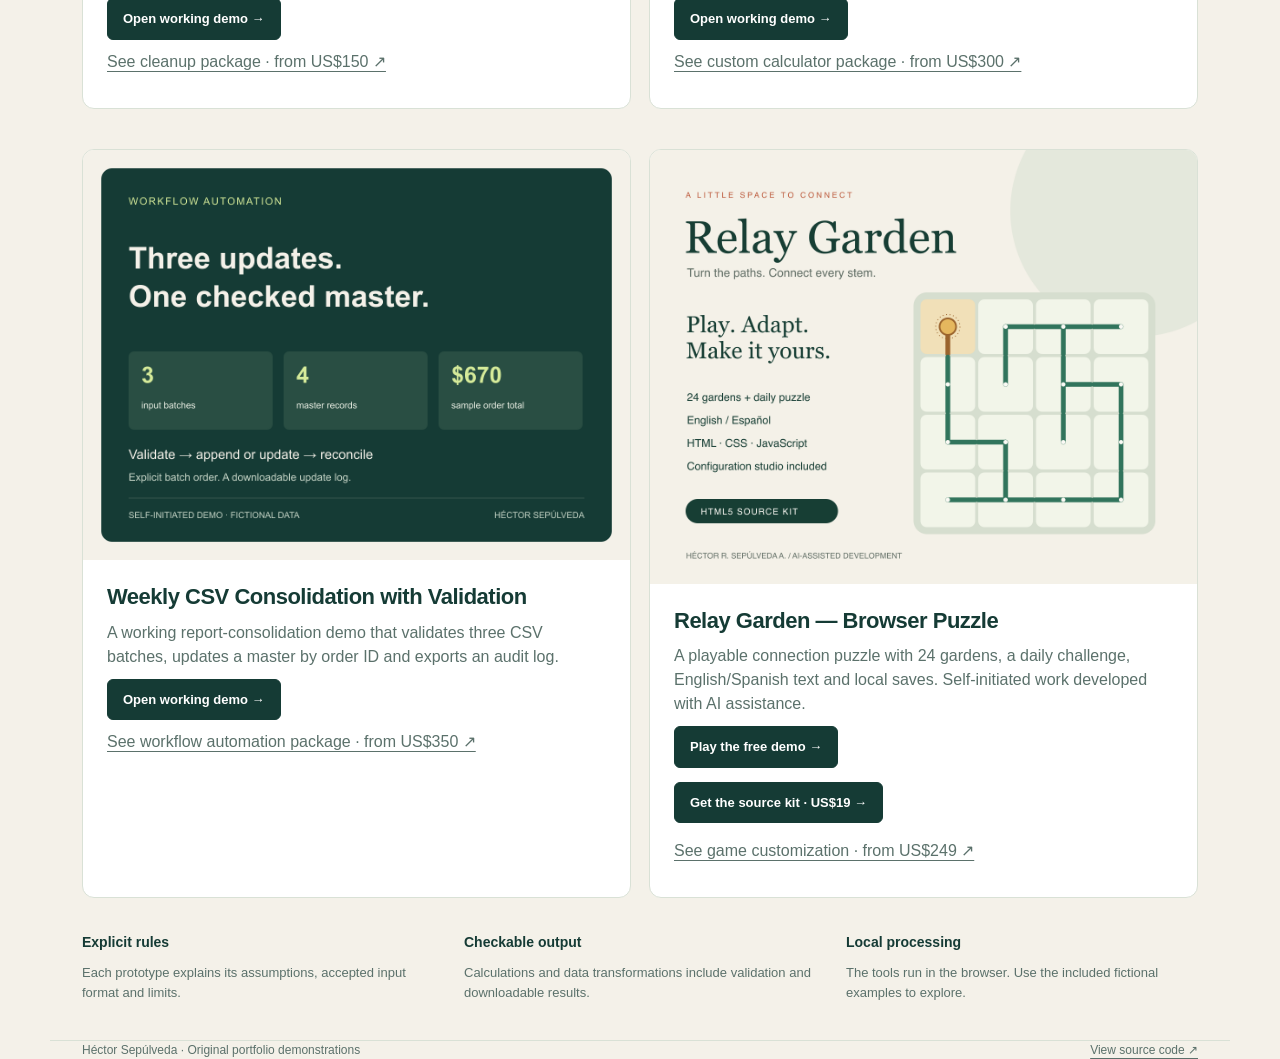
==== commit 89a21350: "Connect data demos to published service packages" ====
--- a/index.html
+++ b/index.html
@@ -1 +1 @@
-<!doctype html><html lang="en"><head><meta charset="utf-8"><meta name="viewport" content="width=device-width,initial-scale=1"><meta name="description" content="Original working portfolio demos: CSV cleanup, quotes, reporting and a playable browser puzzle. Fictional sample data in the business demos."><title>Héctor — Practical Tools Portfolio</title><link rel="stylesheet" href="demos/style.css"></head><body><header><nav class="wrap"><span class="brand">Héctor / Practical tools</span><a href="web/">Web services & prices ↗</a><a href="https://contra.com/hector_r_sepulveda_a_jpug9jwc/work">Contra portfolio ↗</a></nav></header><main class="wrap"><section class="intro"><div><span class="eyebrow">Self-initiated portfolio</span><h1>Small tools.<br>Visible working results.</h1><p>Explore bilingual websites, frontend improvements, data tools and a playable browser puzzle.</p></div><aside><span class="badge">SELF-INITIATED DEMOS</span><div>Try the controls and inspect the output. These demonstrations use AI-assisted development. Business examples use fictional sample data.</div></aside></section><section class="grid"><article class="panel"><img src="assets/portfolio-bilingual.svg" alt="Bilingual website service illustration" style="width:100%;display:block"><div style="padding:24px"><h2>Casa Clara — Bilingual Website Concept</h2><p>Three linked pages in English and Spanish with a local project-brief builder. Clearly labeled fictional business; no bookings or payments.</p><a class="button" href="demos/casa-clara/">Explore the bilingual demo →</a><p><a href="web/bilingual-sites.html">See website package and scope ↗</a></p></div></article><article class="panel"><img src="assets/portfolio-website-fixes.svg" alt="Website checkup service illustration" style="width:100%;display:block"><div style="padding:24px"><h2>Three Focused Frontend Fixes</h2><p>An interactive before/after demonstration of responsive wrapping, clear links and visible keyboard focus. Self-initiated example.</p><a class="button" href="demos/website-checkup/">Try the fix demonstration →</a><p><a href="web/website-fixes.html">See checkup package and scope ↗</a></p></div></article><article class="panel"><img src="assets/portfolio-cleaner.png" alt="CSV Cleanup with a Traceable Change Log presentation cover" style="width:100%;display:block"><div style="padding:24px"><h2>CSV Cleanup with a Traceable Change Log</h2><p>A working CSV cleanup demo with explicit date rules, exact-duplicate handling, a change log and a review queue. Fictional data.</p><a class="button" href="demos/cleaner.html">Open working demo →</a></div></article><article class="panel"><img src="assets/portfolio-quote.png" alt="Interactive Service Quote Calculator presentation cover" style="width:100%;display:block"><div style="padding:24px"><h2>Interactive Service Quote Calculator</h2><p>A working six-input quote calculator with an itemized estimate, input validation and a downloadable summary. Sample prices.</p><a class="button" href="demos/quote.html">Open working demo →</a></div></article><article class="panel"><img src="assets/portfolio-merge.png" alt="Weekly CSV Consolidation with Validation presentation cover" style="width:100%;display:block"><div style="padding:24px"><h2>Weekly CSV Consolidation with Validation</h2><p>A working report-consolidation demo that validates three CSV batches, updates a master by order ID and exports an audit log.</p><a class="button" href="demos/merge.html">Open working demo →</a></div></article><article class="panel"><img src="assets/portfolio-relay-garden.png" alt="Relay Garden illustrated source kit cover" style="width:100%;display:block"><div style="padding:24px"><h2>Relay Garden — Browser Puzzle</h2><p>A playable connection puzzle with 24 gardens, a daily challenge, English/Spanish text and local saves. Self-initiated work developed with AI assistance.</p><a class="button" href="games/relay-garden/">Play the free demo →</a><p style="margin-top:14px"><a class="button" href="https://contra.com/products/E5uvrPSy-relay-garden-html5-puzzle-source-kit">Get the source kit · US$19 →</a></p><p style="margin-top:16px"><a href="https://contra.com/hector_r_sepulveda_a_jpug9jwc">Discuss a customized version ↗</a></p></div></article></section><section class="notes"><div><h3>Explicit rules</h3><p>Each prototype explains its assumptions, accepted input format and limits.</p></div><div><h3>Checkable output</h3><p>Calculations and data transformations include validation and downloadable results.</p></div><div><h3>Local processing</h3><p>The tools run in the browser. Use the included fictional examples to explore.</p></div></section></main><footer class="wrap"><span>Héctor Sepúlveda · Original portfolio demonstrations</span><a href="https://github.com/hectorarriolai/practical-tools-demos">View source code ↗</a></footer></body></html>+<!doctype html><html lang="en"><head><meta charset="utf-8"><meta name="viewport" content="width=device-width,initial-scale=1"><meta name="description" content="Original working portfolio demos: CSV cleanup, quotes, reporting and a playable browser puzzle. Fictional sample data in the business demos."><title>Héctor — Practical Tools Portfolio</title><link rel="stylesheet" href="demos/style.css"></head><body><header><nav class="wrap"><span class="brand">Héctor / Practical tools</span><a href="web/">Web services & prices ↗</a><a href="https://contra.com/hector_r_sepulveda_a_jpug9jwc/work">Contra portfolio ↗</a></nav></header><main class="wrap"><section class="intro"><div><span class="eyebrow">Self-initiated portfolio</span><h1>Small tools.<br>Visible working results.</h1><p>Explore bilingual websites, frontend improvements, data tools and a playable browser puzzle.</p></div><aside><span class="badge">SELF-INITIATED DEMOS</span><div>Try the controls and inspect the output. These demonstrations use AI-assisted development. Business examples use fictional sample data.</div></aside></section><section class="grid"><article class="panel"><img src="assets/portfolio-bilingual.svg" alt="Bilingual website service illustration" style="width:100%;display:block"><div style="padding:24px"><h2>Casa Clara — Bilingual Website Concept</h2><p>Three linked pages in English and Spanish with a local project-brief builder. Clearly labeled fictional business; no bookings or payments.</p><a class="button" href="demos/casa-clara/">Explore the bilingual demo →</a><p><a href="web/bilingual-sites.html">See website package and scope ↗</a></p></div></article><article class="panel"><img src="assets/portfolio-website-fixes.svg" alt="Website checkup service illustration" style="width:100%;display:block"><div style="padding:24px"><h2>Three Focused Frontend Fixes</h2><p>An interactive before/after demonstration of responsive wrapping, clear links and visible keyboard focus. Self-initiated example.</p><a class="button" href="demos/website-checkup/">Try the fix demonstration →</a><p><a href="web/website-fixes.html">See checkup package and scope ↗</a></p></div></article><article class="panel"><img src="assets/portfolio-cleaner.png" alt="CSV Cleanup with a Traceable Change Log presentation cover" style="width:100%;display:block"><div style="padding:24px"><h2>CSV Cleanup with a Traceable Change Log</h2><p>A working CSV cleanup demo with explicit date rules, exact-duplicate handling, a change log and a review queue. Fictional data.</p><a class="button" href="demos/cleaner.html">Open working demo →</a><p><a href="https://contra.com/s/BgBYsqQm-clean-deduplicate-and-standardize-your-excel-or-csv-data">See cleanup package · from US$150 ↗</a></p></div></article><article class="panel"><img src="assets/portfolio-quote.png" alt="Interactive Service Quote Calculator presentation cover" style="width:100%;display:block"><div style="padding:24px"><h2>Interactive Service Quote Calculator</h2><p>A working six-input quote calculator with an itemized estimate, input validation and a downloadable summary. Sample prices.</p><a class="button" href="demos/quote.html">Open working demo →</a><p><a href="https://contra.com/s/7UrQFgom-custom-pricing-cost-or-quote-calculator">See custom calculator package · from US$300 ↗</a></p></div></article><article class="panel"><img src="assets/portfolio-merge.png" alt="Weekly CSV Consolidation with Validation presentation cover" style="width:100%;display:block"><div style="padding:24px"><h2>Weekly CSV Consolidation with Validation</h2><p>A working report-consolidation demo that validates three CSV batches, updates a master by order ID and exports an audit log.</p><a class="button" href="demos/merge.html">Open working demo →</a><p><a href="https://contra.com/s/e3ON2MBc-automate-a-repetitive-file-or-reporting-workflow">See workflow automation package · from US$350 ↗</a></p></div></article><article class="panel"><img src="assets/portfolio-relay-garden.png" alt="Relay Garden illustrated source kit cover" style="width:100%;display:block"><div style="padding:24px"><h2>Relay Garden — Browser Puzzle</h2><p>A playable connection puzzle with 24 gardens, a daily challenge, English/Spanish text and local saves. Self-initiated work developed with AI assistance.</p><a class="button" href="games/relay-garden/">Play the free demo →</a><p style="margin-top:14px"><a class="button" href="https://contra.com/products/E5uvrPSy-relay-garden-html5-puzzle-source-kit">Get the source kit · US$19 →</a></p><p style="margin-top:16px"><a href="https://contra.com/s/MvEYLlvb-a-branded-browser-puzzle-for-your-website">See game customization · from US$249 ↗</a></p></div></article></section><section class="notes"><div><h3>Explicit rules</h3><p>Each prototype explains its assumptions, accepted input format and limits.</p></div><div><h3>Checkable output</h3><p>Calculations and data transformations include validation and downloadable results.</p></div><div><h3>Local processing</h3><p>The tools run in the browser. Use the included fictional examples to explore.</p></div></section></main><footer class="wrap"><span>Héctor Sepúlveda · Original portfolio demonstrations</span><a href="https://github.com/hectorarriolai/practical-tools-demos">View source code ↗</a></footer></body></html>
--- a/demos/style.css
+++ b/demos/style.css
@@ -1 +1,3 @@
 :root{--ink:#153b35;--muted:#5b716b;--paper:#f4f1e9;--lime:#d6eb9a;--line:#d9e1d6;--white:#fff;--red:#953932}*{box-sizing:border-box}body{margin:0;background:var(--paper);font:16px/1.5 -apple-system,BlinkMacSystemFont,'Segoe UI',sans-serif;color:var(--ink)}a{color:inherit;text-underline-offset:4px}header{border-bottom:1px solid var(--line)}nav{display:flex;justify-content:space-between;align-items:center;gap:24px;min-height:78px}.wrap{max-width:1180px;margin:auto;padding:0 32px}.brand{font-size:19px;font-weight:750;letter-spacing:-.5px;text-decoration:none}.navlinks{display:flex;gap:20px;font-size:13px}.eyebrow{text-transform:uppercase;letter-spacing:2px;font-size:11px;font-weight:750;color:var(--muted)}.intro{padding:50px 0 30px;display:grid;grid-template-columns:1.5fr 1fr;gap:48px;align-items:end}h1{font-weight:650;font-size:clamp(36px,4.5vw,54px);line-height:1.08;letter-spacing:-2px;margin:13px 0 18px}p{margin:10px 0;color:var(--muted)}.intro aside{padding:22px;border:1px solid var(--line);border-radius:10px;font-size:13px}.badge{display:inline-block;background:var(--lime);border-radius:20px;padding:5px 12px;font-size:11px;font-weight:750;letter-spacing:.4px;margin-bottom:10px}.panel{border:1px solid var(--line);border-radius:12px;background:white;overflow:hidden;margin-bottom:22px}.panel-head{padding:22px 24px;border-bottom:1px solid var(--line);display:flex;align-items:center;justify-content:space-between;gap:24px}h2{font-size:22px;line-height:1.2;letter-spacing:-.5px;margin:0}h3{font-size:15px;margin:0 0 10px}.controls{display:flex;align-items:center;gap:10px;flex-wrap:wrap}button,.button{font:inherit;font-weight:650;font-size:13px;border:1px solid var(--ink);border-radius:6px;background:var(--ink);color:#fff;padding:10px 15px;cursor:pointer;text-decoration:none;display:inline-block}button:hover{filter:brightness(1.15)}button.secondary{background:white;color:var(--ink);border-color:var(--line)}button:focus-visible,a:focus-visible,input:focus-visible,select:focus-visible,textarea:focus-visible,summary:focus-visible{outline:3px solid #91b372;outline-offset:3px}label{display:grid;gap:5px;font-size:12px;font-weight:650;color:var(--muted)}input,select,textarea{font:inherit;font-size:14px;padding:10px;border:1px solid var(--line);border-radius:6px;color:var(--ink);background:white;max-width:100%;min-width:0}textarea{font-family:ui-monospace,SFMono-Regular,monospace;font-size:12px;width:100%;min-height:170px;line-height:1.6;resize:vertical}summary{cursor:pointer;font-size:13px;font-weight:650}.source{padding:18px 24px;border-bottom:1px solid var(--line)}.source summary{margin-bottom:12px}.grid{display:grid;grid-template-columns:1fr 1fr;gap:18px}.stats{display:grid;grid-template-columns:repeat(4,1fr);background:#f7f9f4}.stat{padding:21px 24px;border-right:1px solid var(--line)}.stat:last-child{border:0}.stat span{font-size:11px;color:var(--muted)}.stat strong{display:block;font-size:30px;font-weight:650;letter-spacing:-1px;margin-top:4px}.tablewrap{overflow:auto;padding:14px 24px}table{width:100%;border-collapse:collapse;font-size:12px;text-align:left}th,td{padding:11px 9px;border-bottom:1px solid var(--line);white-space:nowrap}th{color:var(--muted);font-size:11px;font-weight:650}td{max-width:390px;overflow-wrap:anywhere;white-space:normal}.tablewrap.long td{font-family:ui-monospace,SFMono-Regular,monospace;font-size:11px}.downloads{padding:18px 24px;display:flex;gap:10px;flex-wrap:wrap;border-top:1px solid var(--line)}.error{margin:16px 24px;padding:14px;background:#fff0ed;border:1px solid #dcaaa4;color:var(--red);border-radius:6px;font-size:13px}[hidden]{display:none!important}.small{font-size:12px}.notes{display:grid;grid-template-columns:repeat(3,1fr);gap:30px;padding:12px 0 28px;font-size:13px}.notes h3{font-size:14px}footer{padding:25px 0 35px;border-top:1px solid var(--line);display:flex;justify-content:space-between;gap:24px;font-size:12px;color:var(--muted)}.quote-grid{display:grid;grid-template-columns:1.05fr 1fr;gap:0}.quote-form{padding:26px}.quote-summary{padding:28px;background:var(--ink);color:white;display:flex;flex-direction:column}.quote-summary p{color:#cbd8cc}.big-price{font-size:56px;line-height:1.05;letter-spacing:-2px;margin:12px 0 5px}.breakdown{list-style:none;padding:0;margin:20px 0}.breakdown li{display:flex;justify-content:space-between;gap:20px;font-size:13px;padding:10px 0;border-bottom:1px solid #46675b}.quote-summary button{background:var(--lime);color:var(--ink);margin-top:auto}.rule{padding:16px 24px;background:#e8eddf;font-size:12px}.status{font-size:12px;margin:10px 0}.quote-form .controls{margin-top:24px}@media(max-width:760px){.wrap{padding:0 18px}.intro{grid-template-columns:1fr;gap:12px;padding-top:32px}.intro aside{padding:16px}.panel-head{display:block}.controls{margin-top:12px}.stats{grid-template-columns:1fr 1fr}.stat:nth-child(2){border:0}.stat{padding:16px}.grid,.quote-grid,.notes{grid-template-columns:1fr}.navlinks{gap:12px;font-size:11px}nav{gap:12px}.brand{font-size:16px}.tablewrap{padding:10px}.quote-summary{min-height:440px}footer{display:block}.notes{gap:10px}}
+
+.service-inquiry{margin-top:20px;padding-top:18px;border-top:1px solid var(--line)}.service-inquiry h2{font-size:17px;line-height:1.3;letter-spacing:-.2px}.service-inquiry p{font-size:12px}.service-inquiry .button{margin:6px 0;max-width:100%;overflow-wrap:anywhere}
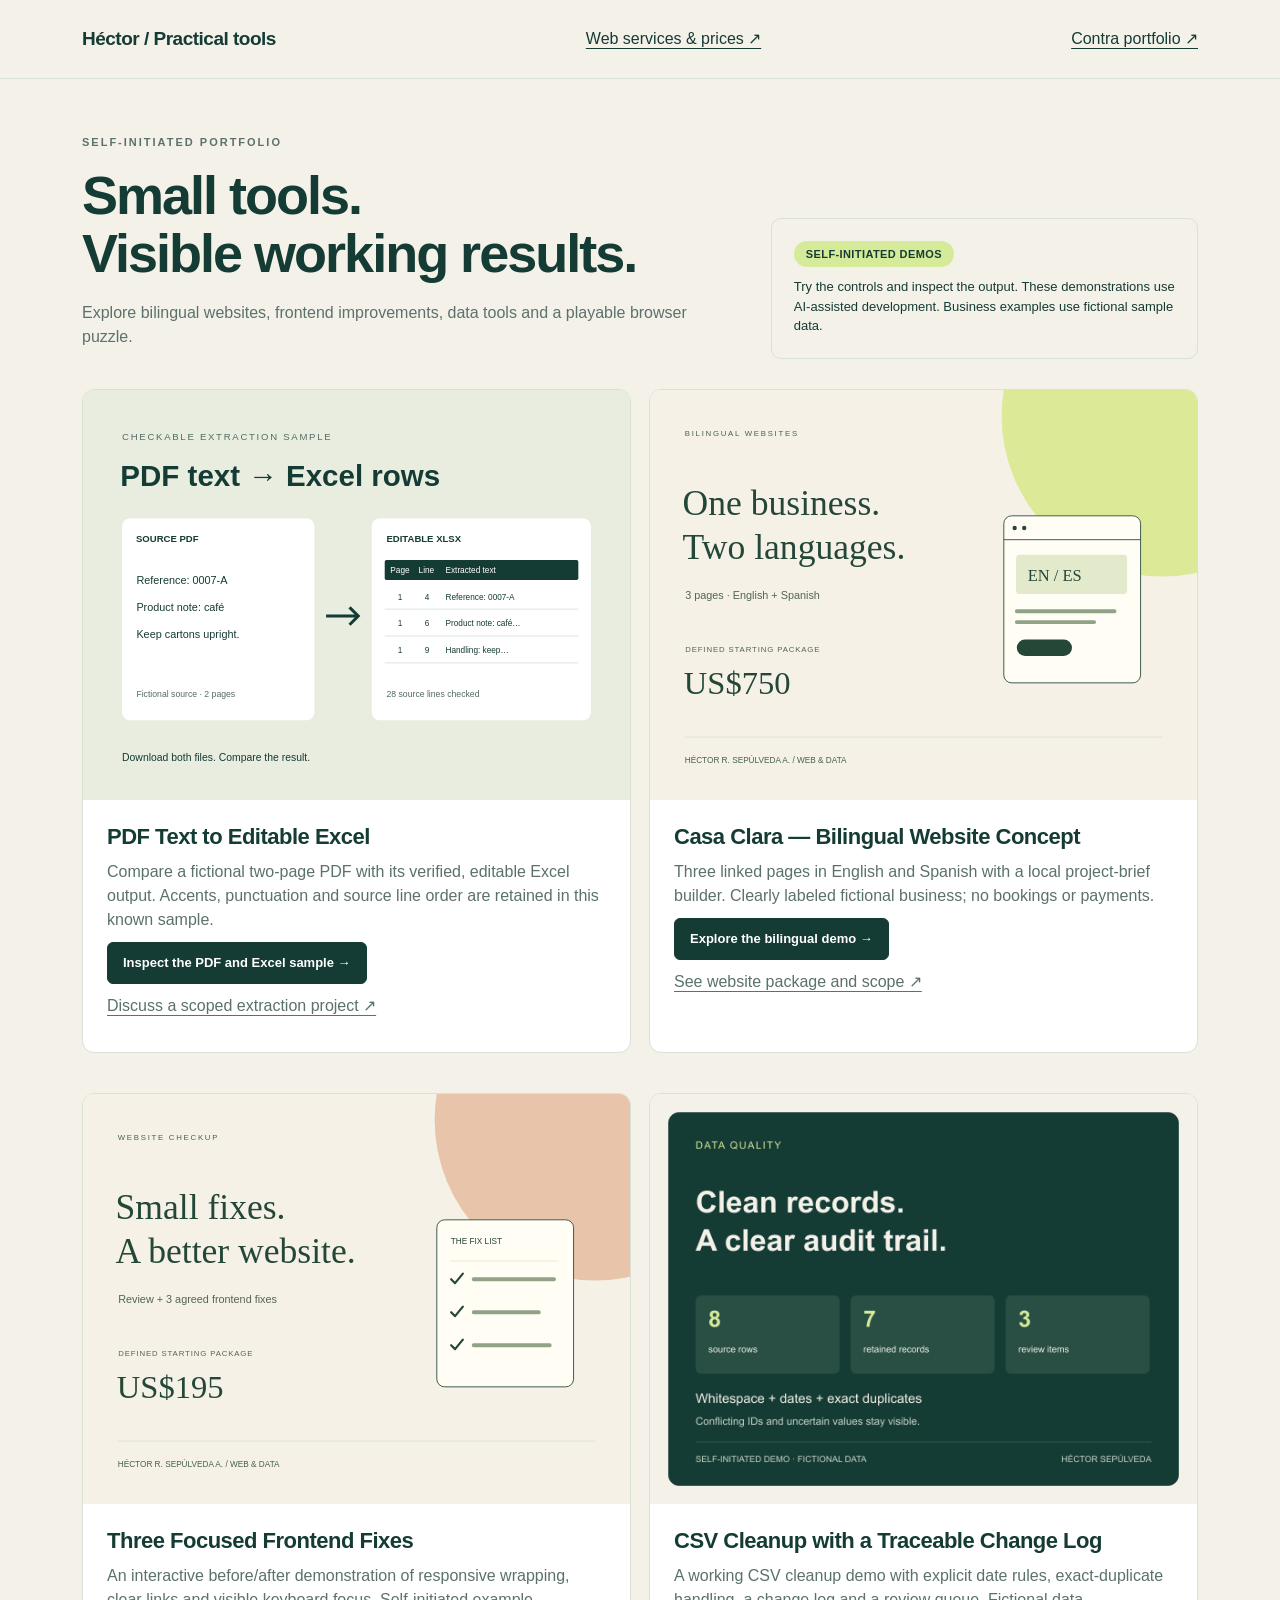
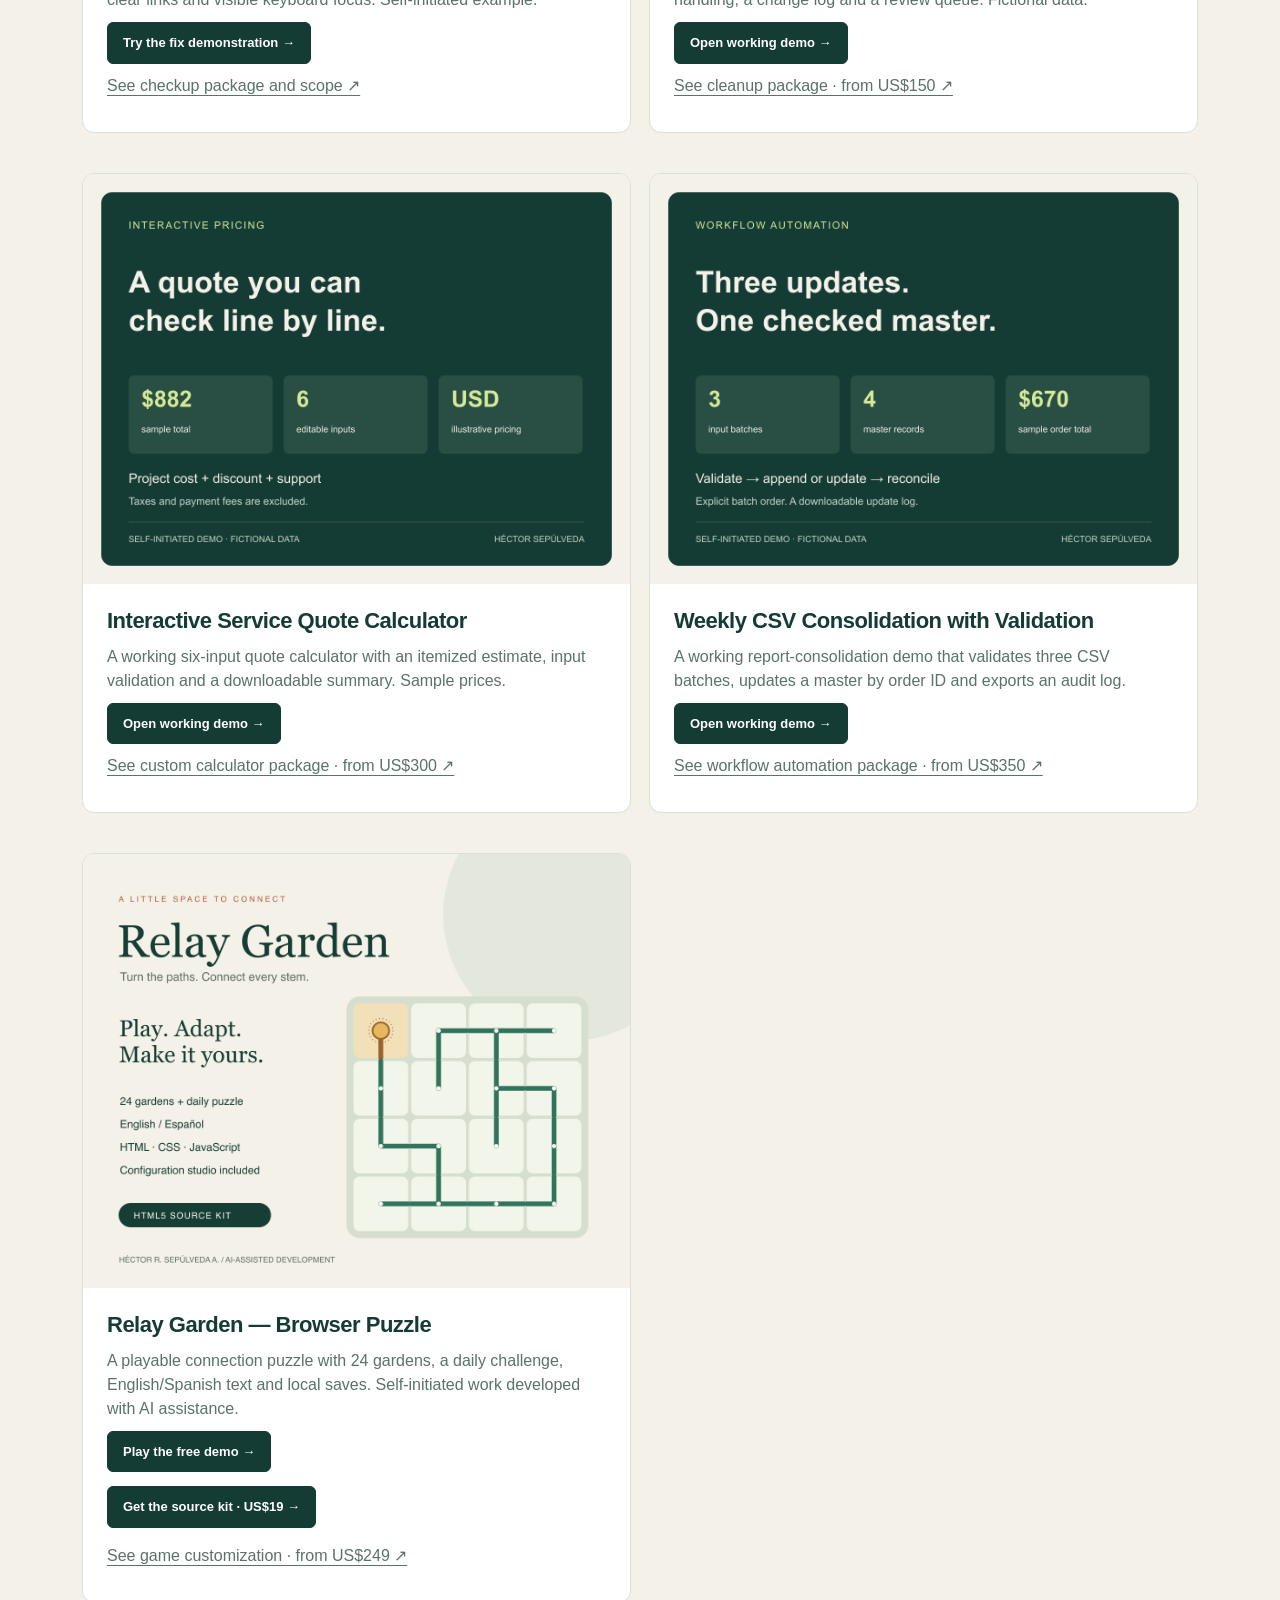
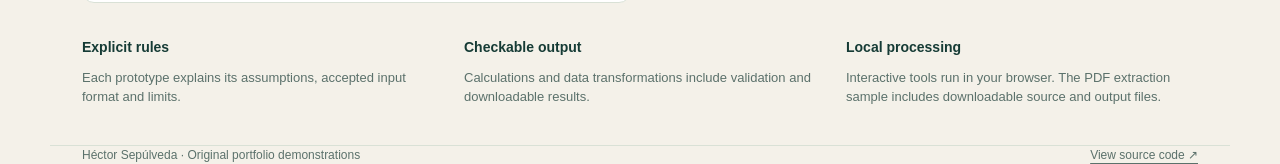
==== commit 8605cd28: "Add verified PDF-to-Excel sample with downloadable source and output" ====
--- a/index.html
+++ b/index.html
@@ -1 +1 @@
-<!doctype html><html lang="en"><head><meta charset="utf-8"><meta name="viewport" content="width=device-width,initial-scale=1"><meta name="description" content="Original working portfolio demos: CSV cleanup, quotes, reporting and a playable browser puzzle. Fictional sample data in the business demos."><title>Héctor — Practical Tools Portfolio</title><link rel="stylesheet" href="demos/style.css"></head><body><header><nav class="wrap"><span class="brand">Héctor / Practical tools</span><a href="web/">Web services & prices ↗</a><a href="https://contra.com/hector_r_sepulveda_a_jpug9jwc/work">Contra portfolio ↗</a></nav></header><main class="wrap"><section class="intro"><div><span class="eyebrow">Self-initiated portfolio</span><h1>Small tools.<br>Visible working results.</h1><p>Explore bilingual websites, frontend improvements, data tools and a playable browser puzzle.</p></div><aside><span class="badge">SELF-INITIATED DEMOS</span><div>Try the controls and inspect the output. These demonstrations use AI-assisted development. Business examples use fictional sample data.</div></aside></section><section class="grid"><article class="panel"><img src="assets/portfolio-bilingual.svg" alt="Bilingual website service illustration" style="width:100%;display:block"><div style="padding:24px"><h2>Casa Clara — Bilingual Website Concept</h2><p>Three linked pages in English and Spanish with a local project-brief builder. Clearly labeled fictional business; no bookings or payments.</p><a class="button" href="demos/casa-clara/">Explore the bilingual demo →</a><p><a href="web/bilingual-sites.html">See website package and scope ↗</a></p></div></article><article class="panel"><img src="assets/portfolio-website-fixes.svg" alt="Website checkup service illustration" style="width:100%;display:block"><div style="padding:24px"><h2>Three Focused Frontend Fixes</h2><p>An interactive before/after demonstration of responsive wrapping, clear links and visible keyboard focus. Self-initiated example.</p><a class="button" href="demos/website-checkup/">Try the fix demonstration →</a><p><a href="web/website-fixes.html">See checkup package and scope ↗</a></p></div></article><article class="panel"><img src="assets/portfolio-cleaner.png" alt="CSV Cleanup with a Traceable Change Log presentation cover" style="width:100%;display:block"><div style="padding:24px"><h2>CSV Cleanup with a Traceable Change Log</h2><p>A working CSV cleanup demo with explicit date rules, exact-duplicate handling, a change log and a review queue. Fictional data.</p><a class="button" href="demos/cleaner.html">Open working demo →</a><p><a href="https://contra.com/s/BgBYsqQm-clean-deduplicate-and-standardize-your-excel-or-csv-data">See cleanup package · from US$150 ↗</a></p></div></article><article class="panel"><img src="assets/portfolio-quote.png" alt="Interactive Service Quote Calculator presentation cover" style="width:100%;display:block"><div style="padding:24px"><h2>Interactive Service Quote Calculator</h2><p>A working six-input quote calculator with an itemized estimate, input validation and a downloadable summary. Sample prices.</p><a class="button" href="demos/quote.html">Open working demo →</a><p><a href="https://contra.com/s/7UrQFgom-custom-pricing-cost-or-quote-calculator">See custom calculator package · from US$300 ↗</a></p></div></article><article class="panel"><img src="assets/portfolio-merge.png" alt="Weekly CSV Consolidation with Validation presentation cover" style="width:100%;display:block"><div style="padding:24px"><h2>Weekly CSV Consolidation with Validation</h2><p>A working report-consolidation demo that validates three CSV batches, updates a master by order ID and exports an audit log.</p><a class="button" href="demos/merge.html">Open working demo →</a><p><a href="https://contra.com/s/e3ON2MBc-automate-a-repetitive-file-or-reporting-workflow">See workflow automation package · from US$350 ↗</a></p></div></article><article class="panel"><img src="assets/portfolio-relay-garden.png" alt="Relay Garden illustrated source kit cover" style="width:100%;display:block"><div style="padding:24px"><h2>Relay Garden — Browser Puzzle</h2><p>A playable connection puzzle with 24 gardens, a daily challenge, English/Spanish text and local saves. Self-initiated work developed with AI assistance.</p><a class="button" href="games/relay-garden/">Play the free demo →</a><p style="margin-top:14px"><a class="button" href="https://contra.com/products/E5uvrPSy-relay-garden-html5-puzzle-source-kit">Get the source kit · US$19 →</a></p><p style="margin-top:16px"><a href="https://contra.com/s/MvEYLlvb-a-branded-browser-puzzle-for-your-website">See game customization · from US$249 ↗</a></p></div></article></section><section class="notes"><div><h3>Explicit rules</h3><p>Each prototype explains its assumptions, accepted input format and limits.</p></div><div><h3>Checkable output</h3><p>Calculations and data transformations include validation and downloadable results.</p></div><div><h3>Local processing</h3><p>The tools run in the browser. Use the included fictional examples to explore.</p></div></section></main><footer class="wrap"><span>Héctor Sepúlveda · Original portfolio demonstrations</span><a href="https://github.com/hectorarriolai/practical-tools-demos">View source code ↗</a></footer></body></html>+<!doctype html><html lang="en"><head><meta charset="utf-8"><meta name="viewport" content="width=device-width,initial-scale=1"><meta name="description" content="Original working portfolio demos: PDF extraction, CSV cleanup, quotes, reporting and a playable browser puzzle. Fictional sample data in the business demos."><title>Héctor — Practical Tools Portfolio</title><link rel="stylesheet" href="demos/style.css"></head><body><header><nav class="wrap"><span class="brand">Héctor / Practical tools</span><a href="web/">Web services & prices ↗</a><a href="https://contra.com/hector_r_sepulveda_a_jpug9jwc/work">Contra portfolio ↗</a></nav></header><main class="wrap"><section class="intro"><div><span class="eyebrow">Self-initiated portfolio</span><h1>Small tools.<br>Visible working results.</h1><p>Explore bilingual websites, frontend improvements, data tools and a playable browser puzzle.</p></div><aside><span class="badge">SELF-INITIATED DEMOS</span><div>Try the controls and inspect the output. These demonstrations use AI-assisted development. Business examples use fictional sample data.</div></aside></section><section class="grid"><article class="panel"><img src="assets/portfolio-pdf-extraction.svg" alt="PDF source and Excel output with matching page and line references" style="width:100%;display:block"><div style="padding:24px"><h2>PDF Text to Editable Excel</h2><p>Compare a fictional two-page PDF with its verified, editable Excel output. Accents, punctuation and source line order are retained in this known sample.</p><a class="button" href="demos/pdf-extraction/">Inspect the PDF and Excel sample →</a><p><a href="https://contra.com/hector_r_sepulveda_a_jpug9jwc">Discuss a scoped extraction project ↗</a></p></div></article><article class="panel"><img src="assets/portfolio-bilingual.svg" alt="Bilingual website service illustration" style="width:100%;display:block"><div style="padding:24px"><h2>Casa Clara — Bilingual Website Concept</h2><p>Three linked pages in English and Spanish with a local project-brief builder. Clearly labeled fictional business; no bookings or payments.</p><a class="button" href="demos/casa-clara/">Explore the bilingual demo →</a><p><a href="web/bilingual-sites.html">See website package and scope ↗</a></p></div></article><article class="panel"><img src="assets/portfolio-website-fixes.svg" alt="Website checkup service illustration" style="width:100%;display:block"><div style="padding:24px"><h2>Three Focused Frontend Fixes</h2><p>An interactive before/after demonstration of responsive wrapping, clear links and visible keyboard focus. Self-initiated example.</p><a class="button" href="demos/website-checkup/">Try the fix demonstration →</a><p><a href="web/website-fixes.html">See checkup package and scope ↗</a></p></div></article><article class="panel"><img src="assets/portfolio-cleaner.png" alt="CSV Cleanup with a Traceable Change Log presentation cover" style="width:100%;display:block"><div style="padding:24px"><h2>CSV Cleanup with a Traceable Change Log</h2><p>A working CSV cleanup demo with explicit date rules, exact-duplicate handling, a change log and a review queue. Fictional data.</p><a class="button" href="demos/cleaner.html">Open working demo →</a><p><a href="https://contra.com/s/BgBYsqQm-clean-deduplicate-and-standardize-your-excel-or-csv-data">See cleanup package · from US$150 ↗</a></p></div></article><article class="panel"><img src="assets/portfolio-quote.png" alt="Interactive Service Quote Calculator presentation cover" style="width:100%;display:block"><div style="padding:24px"><h2>Interactive Service Quote Calculator</h2><p>A working six-input quote calculator with an itemized estimate, input validation and a downloadable summary. Sample prices.</p><a class="button" href="demos/quote.html">Open working demo →</a><p><a href="https://contra.com/s/7UrQFgom-custom-pricing-cost-or-quote-calculator">See custom calculator package · from US$300 ↗</a></p></div></article><article class="panel"><img src="assets/portfolio-merge.png" alt="Weekly CSV Consolidation with Validation presentation cover" style="width:100%;display:block"><div style="padding:24px"><h2>Weekly CSV Consolidation with Validation</h2><p>A working report-consolidation demo that validates three CSV batches, updates a master by order ID and exports an audit log.</p><a class="button" href="demos/merge.html">Open working demo →</a><p><a href="https://contra.com/s/e3ON2MBc-automate-a-repetitive-file-or-reporting-workflow">See workflow automation package · from US$350 ↗</a></p></div></article><article class="panel"><img src="assets/portfolio-relay-garden.png" alt="Relay Garden illustrated source kit cover" style="width:100%;display:block"><div style="padding:24px"><h2>Relay Garden — Browser Puzzle</h2><p>A playable connection puzzle with 24 gardens, a daily challenge, English/Spanish text and local saves. Self-initiated work developed with AI assistance.</p><a class="button" href="games/relay-garden/">Play the free demo →</a><p style="margin-top:14px"><a class="button" href="https://contra.com/products/E5uvrPSy-relay-garden-html5-puzzle-source-kit">Get the source kit · US$19 →</a></p><p style="margin-top:16px"><a href="https://contra.com/s/MvEYLlvb-a-branded-browser-puzzle-for-your-website">See game customization · from US$249 ↗</a></p></div></article></section><section class="notes"><div><h3>Explicit rules</h3><p>Each prototype explains its assumptions, accepted input format and limits.</p></div><div><h3>Checkable output</h3><p>Calculations and data transformations include validation and downloadable results.</p></div><div><h3>Local processing</h3><p>Interactive tools run in your browser. The PDF extraction sample includes downloadable source and output files.</p></div></section></main><footer class="wrap"><span>Héctor Sepúlveda · Original portfolio demonstrations</span><a href="https://github.com/hectorarriolai/practical-tools-demos">View source code ↗</a></footer></body></html>
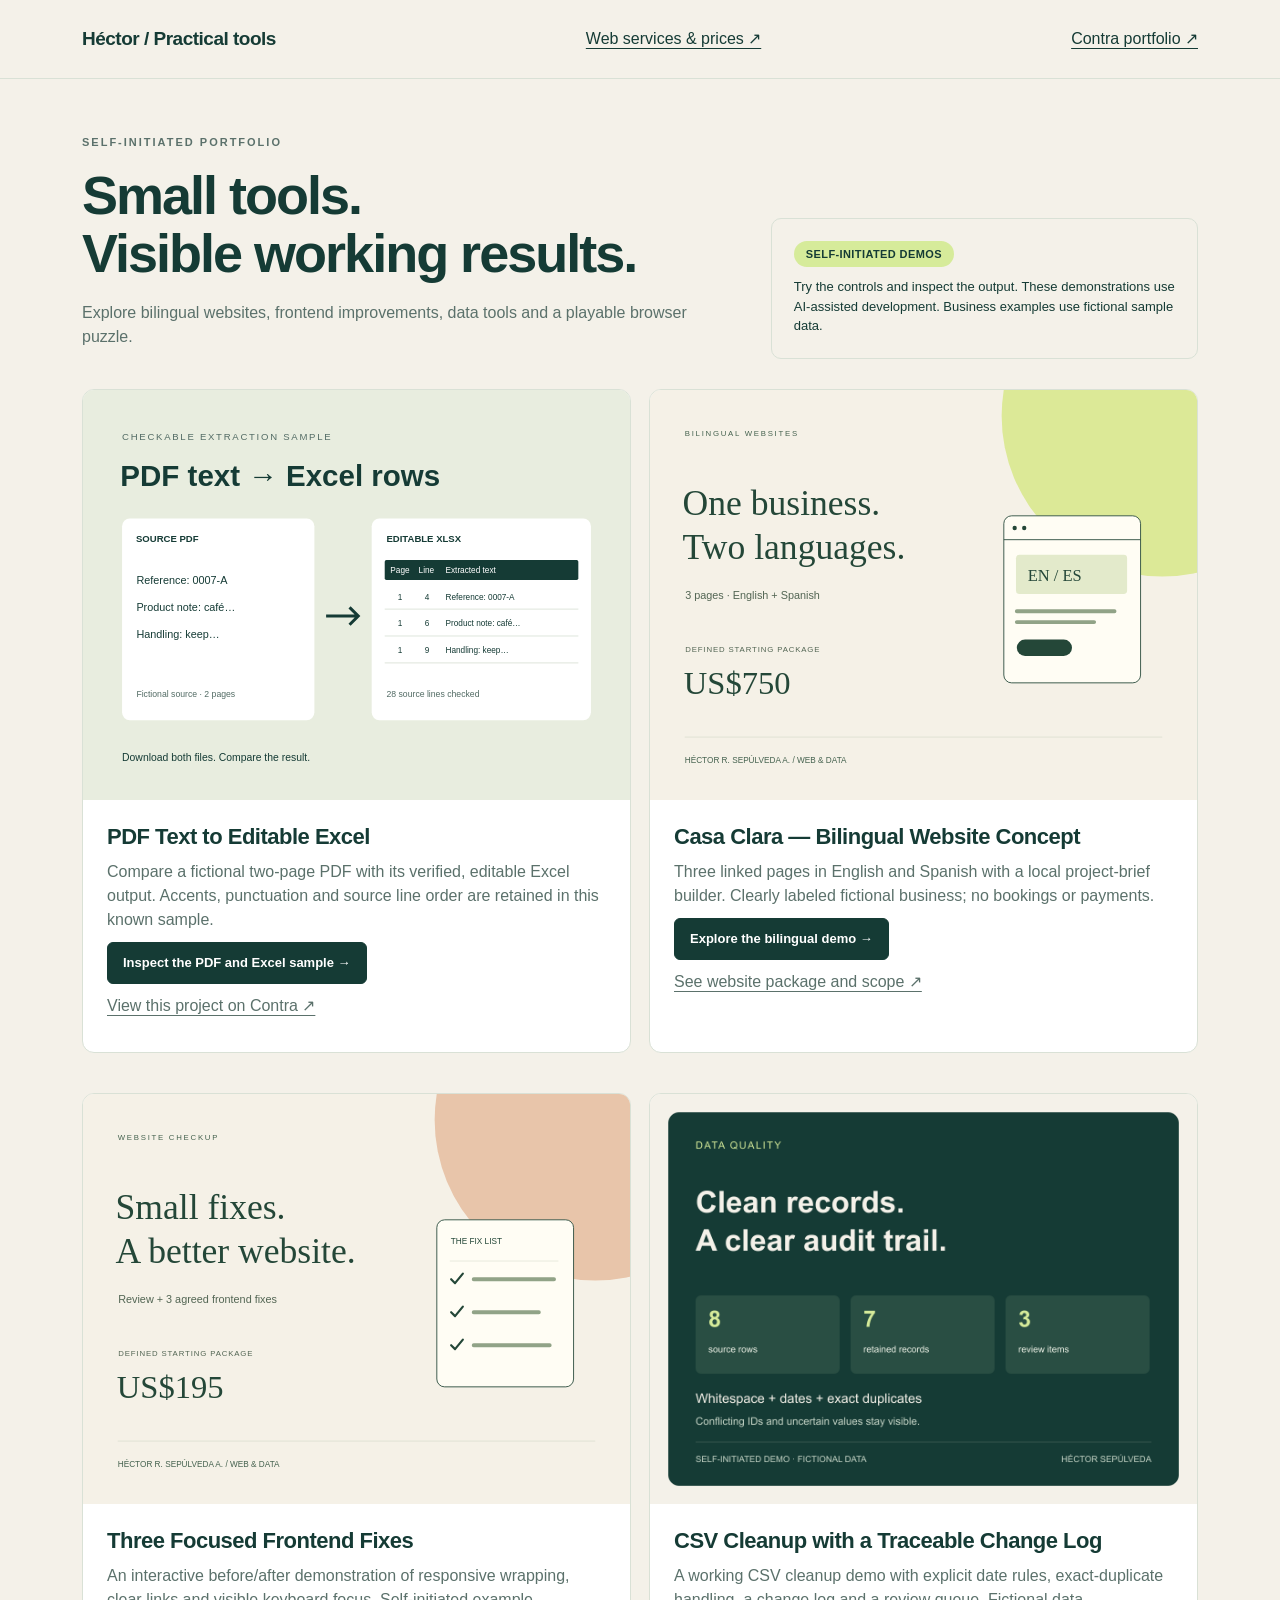
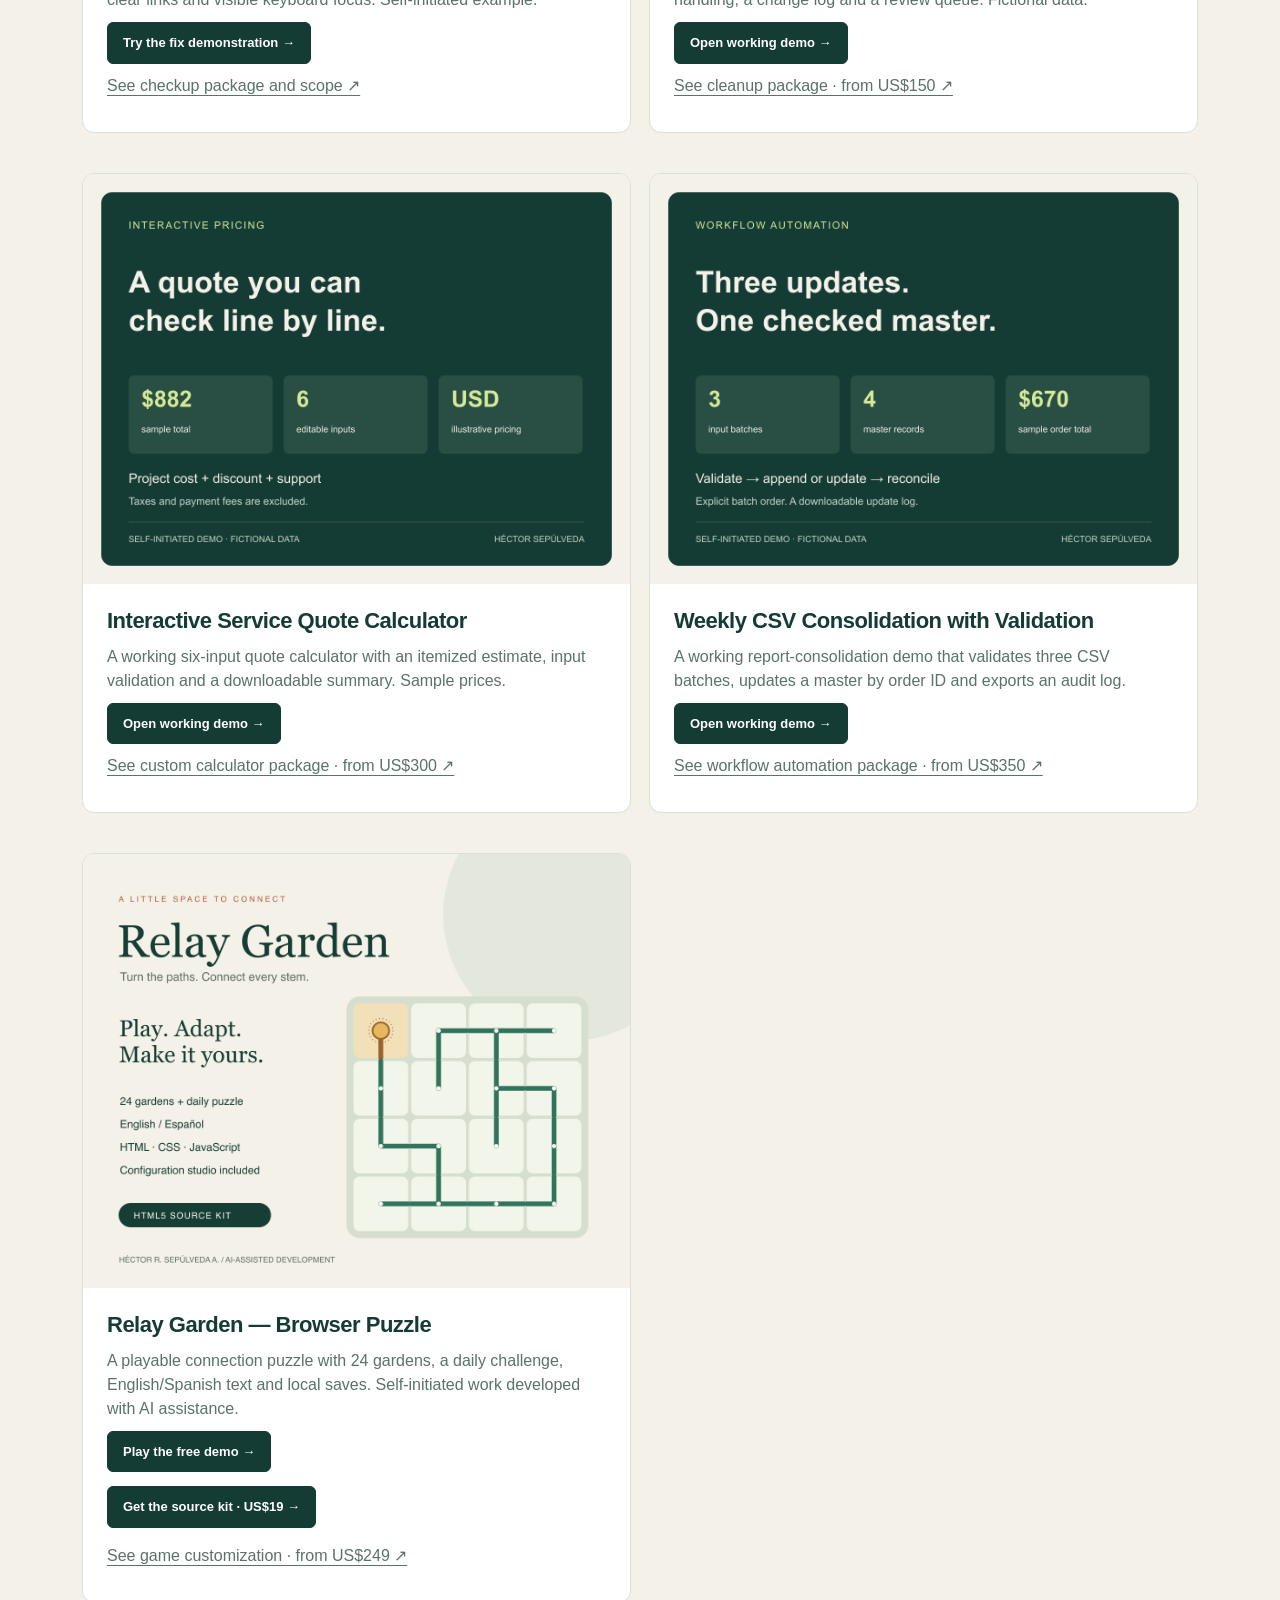
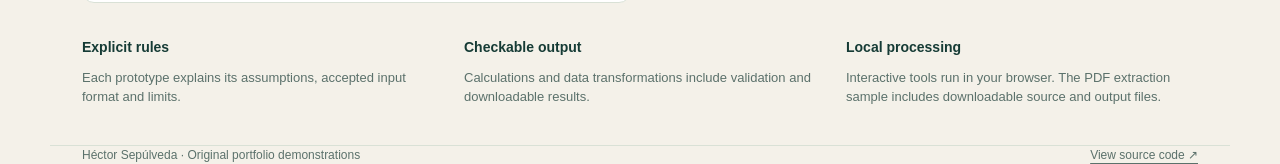
==== commit 36f05f33: "Connect extraction sample to Contra case study and align cover excerpts" ====
--- a/index.html
+++ b/index.html
@@ -1 +1 @@
-<!doctype html><html lang="en"><head><meta charset="utf-8"><meta name="viewport" content="width=device-width,initial-scale=1"><meta name="description" content="Original working portfolio demos: PDF extraction, CSV cleanup, quotes, reporting and a playable browser puzzle. Fictional sample data in the business demos."><title>Héctor — Practical Tools Portfolio</title><link rel="stylesheet" href="demos/style.css"></head><body><header><nav class="wrap"><span class="brand">Héctor / Practical tools</span><a href="web/">Web services & prices ↗</a><a href="https://contra.com/hector_r_sepulveda_a_jpug9jwc/work">Contra portfolio ↗</a></nav></header><main class="wrap"><section class="intro"><div><span class="eyebrow">Self-initiated portfolio</span><h1>Small tools.<br>Visible working results.</h1><p>Explore bilingual websites, frontend improvements, data tools and a playable browser puzzle.</p></div><aside><span class="badge">SELF-INITIATED DEMOS</span><div>Try the controls and inspect the output. These demonstrations use AI-assisted development. Business examples use fictional sample data.</div></aside></section><section class="grid"><article class="panel"><img src="assets/portfolio-pdf-extraction.svg" alt="PDF source and Excel output with matching page and line references" style="width:100%;display:block"><div style="padding:24px"><h2>PDF Text to Editable Excel</h2><p>Compare a fictional two-page PDF with its verified, editable Excel output. Accents, punctuation and source line order are retained in this known sample.</p><a class="button" href="demos/pdf-extraction/">Inspect the PDF and Excel sample →</a><p><a href="https://contra.com/hector_r_sepulveda_a_jpug9jwc">Discuss a scoped extraction project ↗</a></p></div></article><article class="panel"><img src="assets/portfolio-bilingual.svg" alt="Bilingual website service illustration" style="width:100%;display:block"><div style="padding:24px"><h2>Casa Clara — Bilingual Website Concept</h2><p>Three linked pages in English and Spanish with a local project-brief builder. Clearly labeled fictional business; no bookings or payments.</p><a class="button" href="demos/casa-clara/">Explore the bilingual demo →</a><p><a href="web/bilingual-sites.html">See website package and scope ↗</a></p></div></article><article class="panel"><img src="assets/portfolio-website-fixes.svg" alt="Website checkup service illustration" style="width:100%;display:block"><div style="padding:24px"><h2>Three Focused Frontend Fixes</h2><p>An interactive before/after demonstration of responsive wrapping, clear links and visible keyboard focus. Self-initiated example.</p><a class="button" href="demos/website-checkup/">Try the fix demonstration →</a><p><a href="web/website-fixes.html">See checkup package and scope ↗</a></p></div></article><article class="panel"><img src="assets/portfolio-cleaner.png" alt="CSV Cleanup with a Traceable Change Log presentation cover" style="width:100%;display:block"><div style="padding:24px"><h2>CSV Cleanup with a Traceable Change Log</h2><p>A working CSV cleanup demo with explicit date rules, exact-duplicate handling, a change log and a review queue. Fictional data.</p><a class="button" href="demos/cleaner.html">Open working demo →</a><p><a href="https://contra.com/s/BgBYsqQm-clean-deduplicate-and-standardize-your-excel-or-csv-data">See cleanup package · from US$150 ↗</a></p></div></article><article class="panel"><img src="assets/portfolio-quote.png" alt="Interactive Service Quote Calculator presentation cover" style="width:100%;display:block"><div style="padding:24px"><h2>Interactive Service Quote Calculator</h2><p>A working six-input quote calculator with an itemized estimate, input validation and a downloadable summary. Sample prices.</p><a class="button" href="demos/quote.html">Open working demo →</a><p><a href="https://contra.com/s/7UrQFgom-custom-pricing-cost-or-quote-calculator">See custom calculator package · from US$300 ↗</a></p></div></article><article class="panel"><img src="assets/portfolio-merge.png" alt="Weekly CSV Consolidation with Validation presentation cover" style="width:100%;display:block"><div style="padding:24px"><h2>Weekly CSV Consolidation with Validation</h2><p>A working report-consolidation demo that validates three CSV batches, updates a master by order ID and exports an audit log.</p><a class="button" href="demos/merge.html">Open working demo →</a><p><a href="https://contra.com/s/e3ON2MBc-automate-a-repetitive-file-or-reporting-workflow">See workflow automation package · from US$350 ↗</a></p></div></article><article class="panel"><img src="assets/portfolio-relay-garden.png" alt="Relay Garden illustrated source kit cover" style="width:100%;display:block"><div style="padding:24px"><h2>Relay Garden — Browser Puzzle</h2><p>A playable connection puzzle with 24 gardens, a daily challenge, English/Spanish text and local saves. Self-initiated work developed with AI assistance.</p><a class="button" href="games/relay-garden/">Play the free demo →</a><p style="margin-top:14px"><a class="button" href="https://contra.com/products/E5uvrPSy-relay-garden-html5-puzzle-source-kit">Get the source kit · US$19 →</a></p><p style="margin-top:16px"><a href="https://contra.com/s/MvEYLlvb-a-branded-browser-puzzle-for-your-website">See game customization · from US$249 ↗</a></p></div></article></section><section class="notes"><div><h3>Explicit rules</h3><p>Each prototype explains its assumptions, accepted input format and limits.</p></div><div><h3>Checkable output</h3><p>Calculations and data transformations include validation and downloadable results.</p></div><div><h3>Local processing</h3><p>Interactive tools run in your browser. The PDF extraction sample includes downloadable source and output files.</p></div></section></main><footer class="wrap"><span>Héctor Sepúlveda · Original portfolio demonstrations</span><a href="https://github.com/hectorarriolai/practical-tools-demos">View source code ↗</a></footer></body></html>+<!doctype html><html lang="en"><head><meta charset="utf-8"><meta name="viewport" content="width=device-width,initial-scale=1"><meta name="description" content="Original working portfolio demos: PDF extraction, CSV cleanup, quotes, reporting and a playable browser puzzle. Fictional sample data in the business demos."><title>Héctor — Practical Tools Portfolio</title><link rel="stylesheet" href="demos/style.css"></head><body><header><nav class="wrap"><span class="brand">Héctor / Practical tools</span><a href="web/">Web services & prices ↗</a><a href="https://contra.com/hector_r_sepulveda_a_jpug9jwc/work">Contra portfolio ↗</a></nav></header><main class="wrap"><section class="intro"><div><span class="eyebrow">Self-initiated portfolio</span><h1>Small tools.<br>Visible working results.</h1><p>Explore bilingual websites, frontend improvements, data tools and a playable browser puzzle.</p></div><aside><span class="badge">SELF-INITIATED DEMOS</span><div>Try the controls and inspect the output. These demonstrations use AI-assisted development. Business examples use fictional sample data.</div></aside></section><section class="grid"><article class="panel"><img src="assets/portfolio-pdf-extraction.svg" alt="PDF source and Excel output with matching page and line references" style="width:100%;display:block"><div style="padding:24px"><h2>PDF Text to Editable Excel</h2><p>Compare a fictional two-page PDF with its verified, editable Excel output. Accents, punctuation and source line order are retained in this known sample.</p><a class="button" href="demos/pdf-extraction/">Inspect the PDF and Excel sample →</a><p><a href="https://contra.com/p/bYkg3okc-pdf-text-to-excel-a-checkable-sample">View this project on Contra ↗</a></p></div></article><article class="panel"><img src="assets/portfolio-bilingual.svg" alt="Bilingual website service illustration" style="width:100%;display:block"><div style="padding:24px"><h2>Casa Clara — Bilingual Website Concept</h2><p>Three linked pages in English and Spanish with a local project-brief builder. Clearly labeled fictional business; no bookings or payments.</p><a class="button" href="demos/casa-clara/">Explore the bilingual demo →</a><p><a href="web/bilingual-sites.html">See website package and scope ↗</a></p></div></article><article class="panel"><img src="assets/portfolio-website-fixes.svg" alt="Website checkup service illustration" style="width:100%;display:block"><div style="padding:24px"><h2>Three Focused Frontend Fixes</h2><p>An interactive before/after demonstration of responsive wrapping, clear links and visible keyboard focus. Self-initiated example.</p><a class="button" href="demos/website-checkup/">Try the fix demonstration →</a><p><a href="web/website-fixes.html">See checkup package and scope ↗</a></p></div></article><article class="panel"><img src="assets/portfolio-cleaner.png" alt="CSV Cleanup with a Traceable Change Log presentation cover" style="width:100%;display:block"><div style="padding:24px"><h2>CSV Cleanup with a Traceable Change Log</h2><p>A working CSV cleanup demo with explicit date rules, exact-duplicate handling, a change log and a review queue. Fictional data.</p><a class="button" href="demos/cleaner.html">Open working demo →</a><p><a href="https://contra.com/s/BgBYsqQm-clean-deduplicate-and-standardize-your-excel-or-csv-data">See cleanup package · from US$150 ↗</a></p></div></article><article class="panel"><img src="assets/portfolio-quote.png" alt="Interactive Service Quote Calculator presentation cover" style="width:100%;display:block"><div style="padding:24px"><h2>Interactive Service Quote Calculator</h2><p>A working six-input quote calculator with an itemized estimate, input validation and a downloadable summary. Sample prices.</p><a class="button" href="demos/quote.html">Open working demo →</a><p><a href="https://contra.com/s/7UrQFgom-custom-pricing-cost-or-quote-calculator">See custom calculator package · from US$300 ↗</a></p></div></article><article class="panel"><img src="assets/portfolio-merge.png" alt="Weekly CSV Consolidation with Validation presentation cover" style="width:100%;display:block"><div style="padding:24px"><h2>Weekly CSV Consolidation with Validation</h2><p>A working report-consolidation demo that validates three CSV batches, updates a master by order ID and exports an audit log.</p><a class="button" href="demos/merge.html">Open working demo →</a><p><a href="https://contra.com/s/e3ON2MBc-automate-a-repetitive-file-or-reporting-workflow">See workflow automation package · from US$350 ↗</a></p></div></article><article class="panel"><img src="assets/portfolio-relay-garden.png" alt="Relay Garden illustrated source kit cover" style="width:100%;display:block"><div style="padding:24px"><h2>Relay Garden — Browser Puzzle</h2><p>A playable connection puzzle with 24 gardens, a daily challenge, English/Spanish text and local saves. Self-initiated work developed with AI assistance.</p><a class="button" href="games/relay-garden/">Play the free demo →</a><p style="margin-top:14px"><a class="button" href="https://contra.com/products/E5uvrPSy-relay-garden-html5-puzzle-source-kit">Get the source kit · US$19 →</a></p><p style="margin-top:16px"><a href="https://contra.com/s/MvEYLlvb-a-branded-browser-puzzle-for-your-website">See game customization · from US$249 ↗</a></p></div></article></section><section class="notes"><div><h3>Explicit rules</h3><p>Each prototype explains its assumptions, accepted input format and limits.</p></div><div><h3>Checkable output</h3><p>Calculations and data transformations include validation and downloadable results.</p></div><div><h3>Local processing</h3><p>Interactive tools run in your browser. The PDF extraction sample includes downloadable source and output files.</p></div></section></main><footer class="wrap"><span>Héctor Sepúlveda · Original portfolio demonstrations</span><a href="https://github.com/hectorarriolai/practical-tools-demos">View source code ↗</a></footer></body></html>
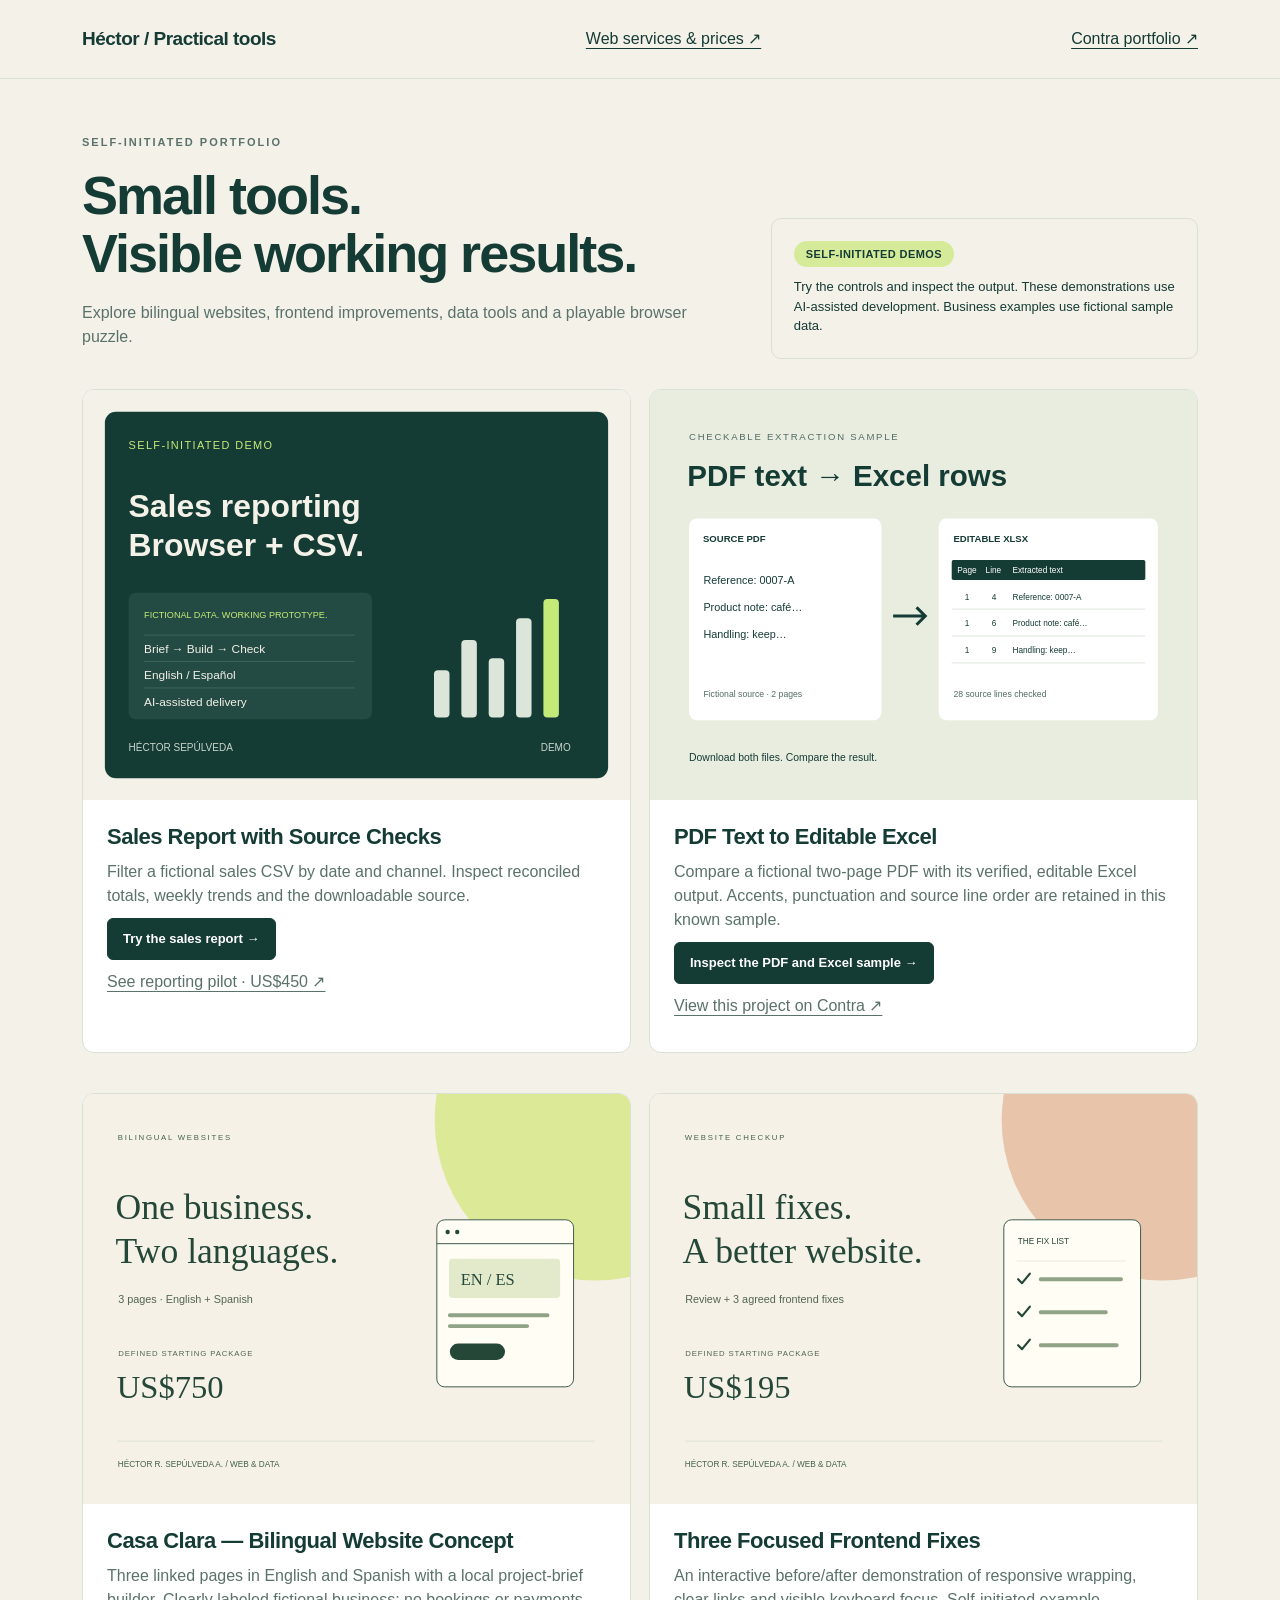
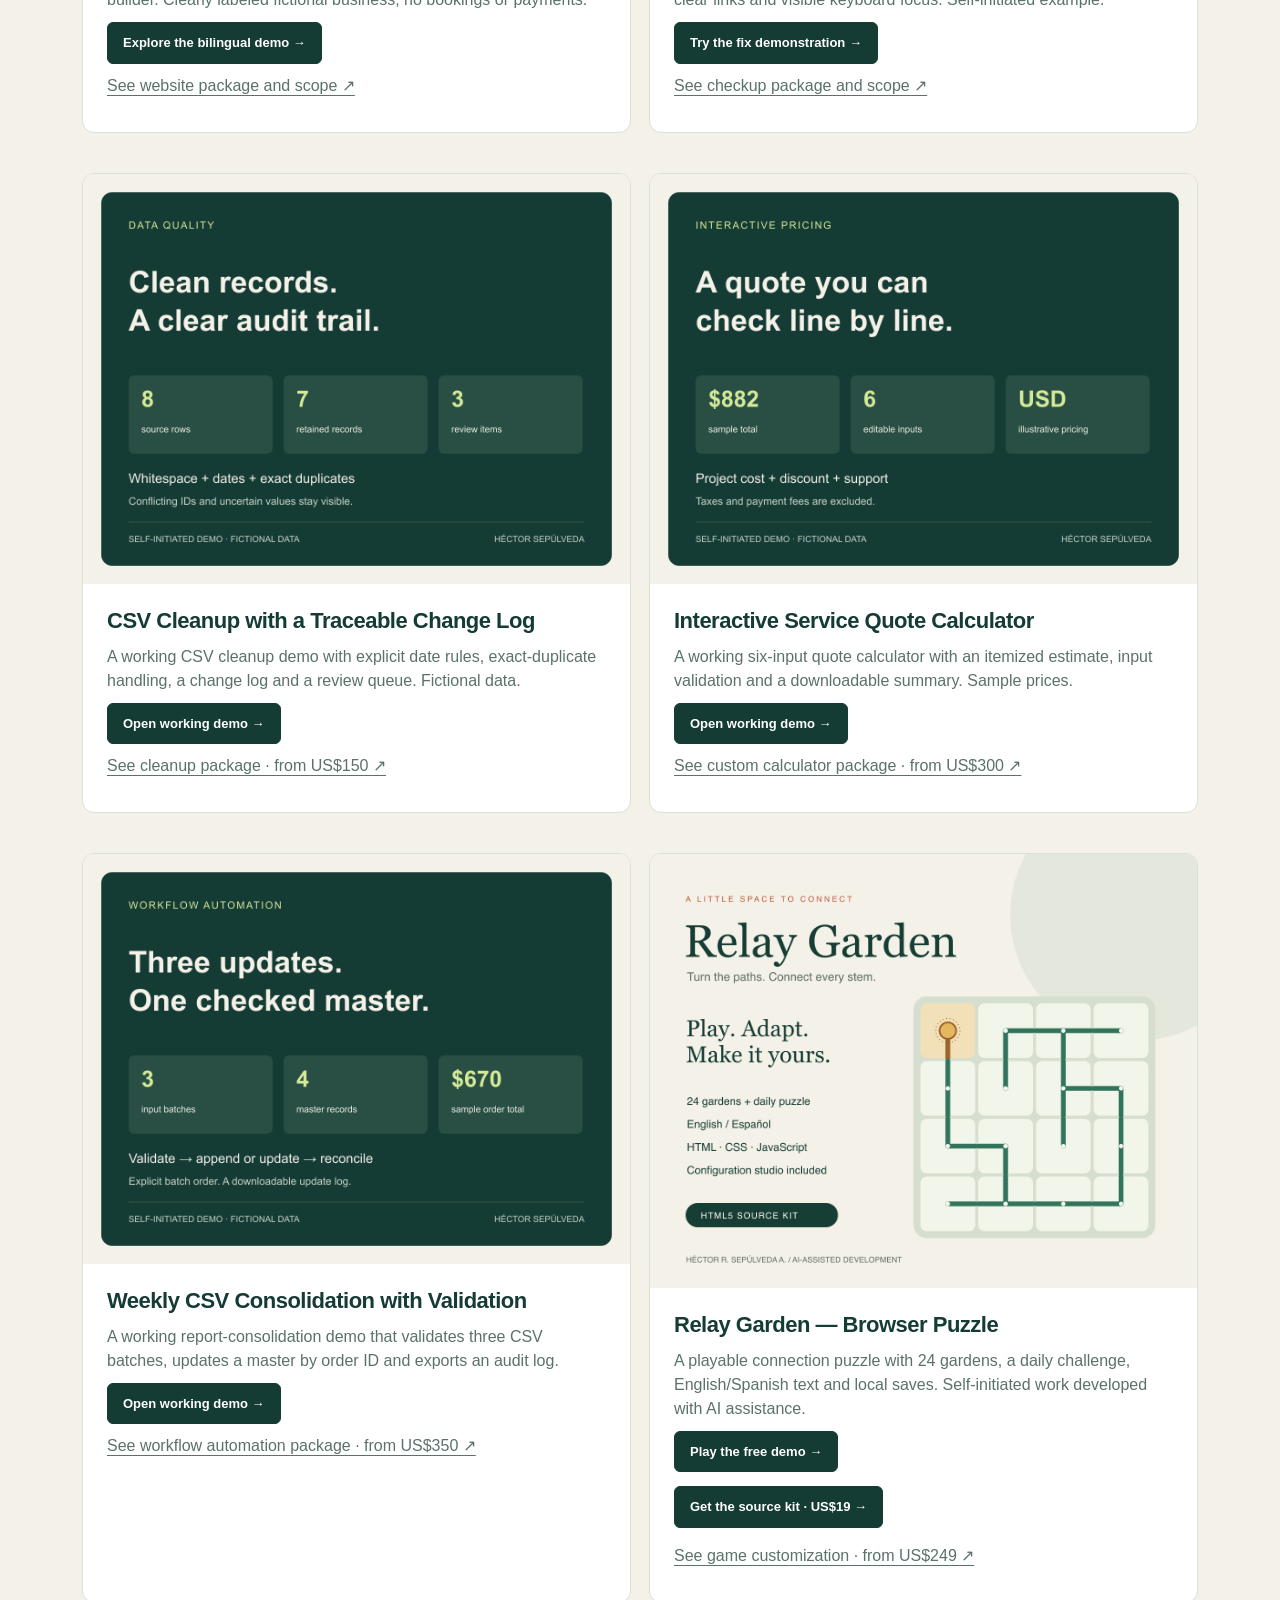
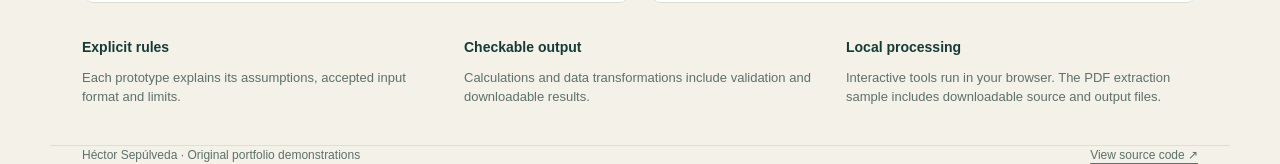
==== commit 50d4cb9b: "Publish existing sales report demo with direct service links" ====
--- a/index.html
+++ b/index.html
@@ -1 +1 @@
-<!doctype html><html lang="en"><head><meta charset="utf-8"><meta name="viewport" content="width=device-width,initial-scale=1"><meta name="description" content="Original working portfolio demos: PDF extraction, CSV cleanup, quotes, reporting and a playable browser puzzle. Fictional sample data in the business demos."><title>Héctor — Practical Tools Portfolio</title><link rel="stylesheet" href="demos/style.css"></head><body><header><nav class="wrap"><span class="brand">Héctor / Practical tools</span><a href="web/">Web services & prices ↗</a><a href="https://contra.com/hector_r_sepulveda_a_jpug9jwc/work">Contra portfolio ↗</a></nav></header><main class="wrap"><section class="intro"><div><span class="eyebrow">Self-initiated portfolio</span><h1>Small tools.<br>Visible working results.</h1><p>Explore bilingual websites, frontend improvements, data tools and a playable browser puzzle.</p></div><aside><span class="badge">SELF-INITIATED DEMOS</span><div>Try the controls and inspect the output. These demonstrations use AI-assisted development. Business examples use fictional sample data.</div></aside></section><section class="grid"><article class="panel"><img src="assets/portfolio-pdf-extraction.svg" alt="PDF source and Excel output with matching page and line references" style="width:100%;display:block"><div style="padding:24px"><h2>PDF Text to Editable Excel</h2><p>Compare a fictional two-page PDF with its verified, editable Excel output. Accents, punctuation and source line order are retained in this known sample.</p><a class="button" href="demos/pdf-extraction/">Inspect the PDF and Excel sample →</a><p><a href="https://contra.com/p/bYkg3okc-pdf-text-to-excel-a-checkable-sample">View this project on Contra ↗</a></p></div></article><article class="panel"><img src="assets/portfolio-bilingual.svg" alt="Bilingual website service illustration" style="width:100%;display:block"><div style="padding:24px"><h2>Casa Clara — Bilingual Website Concept</h2><p>Three linked pages in English and Spanish with a local project-brief builder. Clearly labeled fictional business; no bookings or payments.</p><a class="button" href="demos/casa-clara/">Explore the bilingual demo →</a><p><a href="web/bilingual-sites.html">See website package and scope ↗</a></p></div></article><article class="panel"><img src="assets/portfolio-website-fixes.svg" alt="Website checkup service illustration" style="width:100%;display:block"><div style="padding:24px"><h2>Three Focused Frontend Fixes</h2><p>An interactive before/after demonstration of responsive wrapping, clear links and visible keyboard focus. Self-initiated example.</p><a class="button" href="demos/website-checkup/">Try the fix demonstration →</a><p><a href="web/website-fixes.html">See checkup package and scope ↗</a></p></div></article><article class="panel"><img src="assets/portfolio-cleaner.png" alt="CSV Cleanup with a Traceable Change Log presentation cover" style="width:100%;display:block"><div style="padding:24px"><h2>CSV Cleanup with a Traceable Change Log</h2><p>A working CSV cleanup demo with explicit date rules, exact-duplicate handling, a change log and a review queue. Fictional data.</p><a class="button" href="demos/cleaner.html">Open working demo →</a><p><a href="https://contra.com/s/BgBYsqQm-clean-deduplicate-and-standardize-your-excel-or-csv-data">See cleanup package · from US$150 ↗</a></p></div></article><article class="panel"><img src="assets/portfolio-quote.png" alt="Interactive Service Quote Calculator presentation cover" style="width:100%;display:block"><div style="padding:24px"><h2>Interactive Service Quote Calculator</h2><p>A working six-input quote calculator with an itemized estimate, input validation and a downloadable summary. Sample prices.</p><a class="button" href="demos/quote.html">Open working demo →</a><p><a href="https://contra.com/s/7UrQFgom-custom-pricing-cost-or-quote-calculator">See custom calculator package · from US$300 ↗</a></p></div></article><article class="panel"><img src="assets/portfolio-merge.png" alt="Weekly CSV Consolidation with Validation presentation cover" style="width:100%;display:block"><div style="padding:24px"><h2>Weekly CSV Consolidation with Validation</h2><p>A working report-consolidation demo that validates three CSV batches, updates a master by order ID and exports an audit log.</p><a class="button" href="demos/merge.html">Open working demo →</a><p><a href="https://contra.com/s/e3ON2MBc-automate-a-repetitive-file-or-reporting-workflow">See workflow automation package · from US$350 ↗</a></p></div></article><article class="panel"><img src="assets/portfolio-relay-garden.png" alt="Relay Garden illustrated source kit cover" style="width:100%;display:block"><div style="padding:24px"><h2>Relay Garden — Browser Puzzle</h2><p>A playable connection puzzle with 24 gardens, a daily challenge, English/Spanish text and local saves. Self-initiated work developed with AI assistance.</p><a class="button" href="games/relay-garden/">Play the free demo →</a><p style="margin-top:14px"><a class="button" href="https://contra.com/products/E5uvrPSy-relay-garden-html5-puzzle-source-kit">Get the source kit · US$19 →</a></p><p style="margin-top:16px"><a href="https://contra.com/s/MvEYLlvb-a-branded-browser-puzzle-for-your-website">See game customization · from US$249 ↗</a></p></div></article></section><section class="notes"><div><h3>Explicit rules</h3><p>Each prototype explains its assumptions, accepted input format and limits.</p></div><div><h3>Checkable output</h3><p>Calculations and data transformations include validation and downloadable results.</p></div><div><h3>Local processing</h3><p>Interactive tools run in your browser. The PDF extraction sample includes downloadable source and output files.</p></div></section></main><footer class="wrap"><span>Héctor Sepúlveda · Original portfolio demonstrations</span><a href="https://github.com/hectorarriolai/practical-tools-demos">View source code ↗</a></footer></body></html>+<!doctype html><html lang="en"><head><meta charset="utf-8"><meta name="viewport" content="width=device-width,initial-scale=1"><meta name="description" content="Original working portfolio demos: PDF extraction, CSV cleanup, quotes, reporting and a playable browser puzzle. Fictional sample data in the business demos."><title>Héctor — Practical Tools Portfolio</title><link rel="stylesheet" href="demos/style.css"></head><body><header><nav class="wrap"><span class="brand">Héctor / Practical tools</span><a href="web/">Web services & prices ↗</a><a href="https://contra.com/hector_r_sepulveda_a_jpug9jwc/work">Contra portfolio ↗</a></nav></header><main class="wrap"><section class="intro"><div><span class="eyebrow">Self-initiated portfolio</span><h1>Small tools.<br>Visible working results.</h1><p>Explore bilingual websites, frontend improvements, data tools and a playable browser puzzle.</p></div><aside><span class="badge">SELF-INITIATED DEMOS</span><div>Try the controls and inspect the output. These demonstrations use AI-assisted development. Business examples use fictional sample data.</div></aside></section><section class="grid"><article class="panel"><img src="assets/portfolio-report.svg" alt="Fictional sales report with source checks and channel trends" style="width:100%;display:block"><div style="padding:24px"><h2>Sales Report with Source Checks</h2><p>Filter a fictional sales CSV by date and channel. Inspect reconciled totals, weekly trends and the downloadable source.</p><a class="button" href="demos/sales-report/">Try the sales report →</a><p><a href="https://contra.com/s/A6bPW6bA-excel-and-csv-report-automation-fixed-scope-pilot">See reporting pilot · US$450 ↗</a></p></div></article><article class="panel"><img src="assets/portfolio-pdf-extraction.svg" alt="PDF source and Excel output with matching page and line references" style="width:100%;display:block"><div style="padding:24px"><h2>PDF Text to Editable Excel</h2><p>Compare a fictional two-page PDF with its verified, editable Excel output. Accents, punctuation and source line order are retained in this known sample.</p><a class="button" href="demos/pdf-extraction/">Inspect the PDF and Excel sample →</a><p><a href="https://contra.com/p/bYkg3okc-pdf-text-to-excel-a-checkable-sample">View this project on Contra ↗</a></p></div></article><article class="panel"><img src="assets/portfolio-bilingual.svg" alt="Bilingual website service illustration" style="width:100%;display:block"><div style="padding:24px"><h2>Casa Clara — Bilingual Website Concept</h2><p>Three linked pages in English and Spanish with a local project-brief builder. Clearly labeled fictional business; no bookings or payments.</p><a class="button" href="demos/casa-clara/">Explore the bilingual demo →</a><p><a href="web/bilingual-sites.html">See website package and scope ↗</a></p></div></article><article class="panel"><img src="assets/portfolio-website-fixes.svg" alt="Website checkup service illustration" style="width:100%;display:block"><div style="padding:24px"><h2>Three Focused Frontend Fixes</h2><p>An interactive before/after demonstration of responsive wrapping, clear links and visible keyboard focus. Self-initiated example.</p><a class="button" href="demos/website-checkup/">Try the fix demonstration →</a><p><a href="web/website-fixes.html">See checkup package and scope ↗</a></p></div></article><article class="panel"><img src="assets/portfolio-cleaner.png" alt="CSV Cleanup with a Traceable Change Log presentation cover" style="width:100%;display:block"><div style="padding:24px"><h2>CSV Cleanup with a Traceable Change Log</h2><p>A working CSV cleanup demo with explicit date rules, exact-duplicate handling, a change log and a review queue. Fictional data.</p><a class="button" href="demos/cleaner.html">Open working demo →</a><p><a href="https://contra.com/s/BgBYsqQm-clean-deduplicate-and-standardize-your-excel-or-csv-data">See cleanup package · from US$150 ↗</a></p></div></article><article class="panel"><img src="assets/portfolio-quote.png" alt="Interactive Service Quote Calculator presentation cover" style="width:100%;display:block"><div style="padding:24px"><h2>Interactive Service Quote Calculator</h2><p>A working six-input quote calculator with an itemized estimate, input validation and a downloadable summary. Sample prices.</p><a class="button" href="demos/quote.html">Open working demo →</a><p><a href="https://contra.com/s/7UrQFgom-custom-pricing-cost-or-quote-calculator">See custom calculator package · from US$300 ↗</a></p></div></article><article class="panel"><img src="assets/portfolio-merge.png" alt="Weekly CSV Consolidation with Validation presentation cover" style="width:100%;display:block"><div style="padding:24px"><h2>Weekly CSV Consolidation with Validation</h2><p>A working report-consolidation demo that validates three CSV batches, updates a master by order ID and exports an audit log.</p><a class="button" href="demos/merge.html">Open working demo →</a><p><a href="https://contra.com/s/e3ON2MBc-automate-a-repetitive-file-or-reporting-workflow">See workflow automation package · from US$350 ↗</a></p></div></article><article class="panel"><img src="assets/portfolio-relay-garden.png" alt="Relay Garden illustrated source kit cover" style="width:100%;display:block"><div style="padding:24px"><h2>Relay Garden — Browser Puzzle</h2><p>A playable connection puzzle with 24 gardens, a daily challenge, English/Spanish text and local saves. Self-initiated work developed with AI assistance.</p><a class="button" href="games/relay-garden/">Play the free demo →</a><p style="margin-top:14px"><a class="button" href="https://contra.com/products/E5uvrPSy-relay-garden-html5-puzzle-source-kit">Get the source kit · US$19 →</a></p><p style="margin-top:16px"><a href="https://contra.com/s/MvEYLlvb-a-branded-browser-puzzle-for-your-website">See game customization · from US$249 ↗</a></p></div></article></section><section class="notes"><div><h3>Explicit rules</h3><p>Each prototype explains its assumptions, accepted input format and limits.</p></div><div><h3>Checkable output</h3><p>Calculations and data transformations include validation and downloadable results.</p></div><div><h3>Local processing</h3><p>Interactive tools run in your browser. The PDF extraction sample includes downloadable source and output files.</p></div></section></main><footer class="wrap"><span>Héctor Sepúlveda · Original portfolio demonstrations</span><a href="https://github.com/hectorarriolai/practical-tools-demos">View source code ↗</a></footer></body></html>
